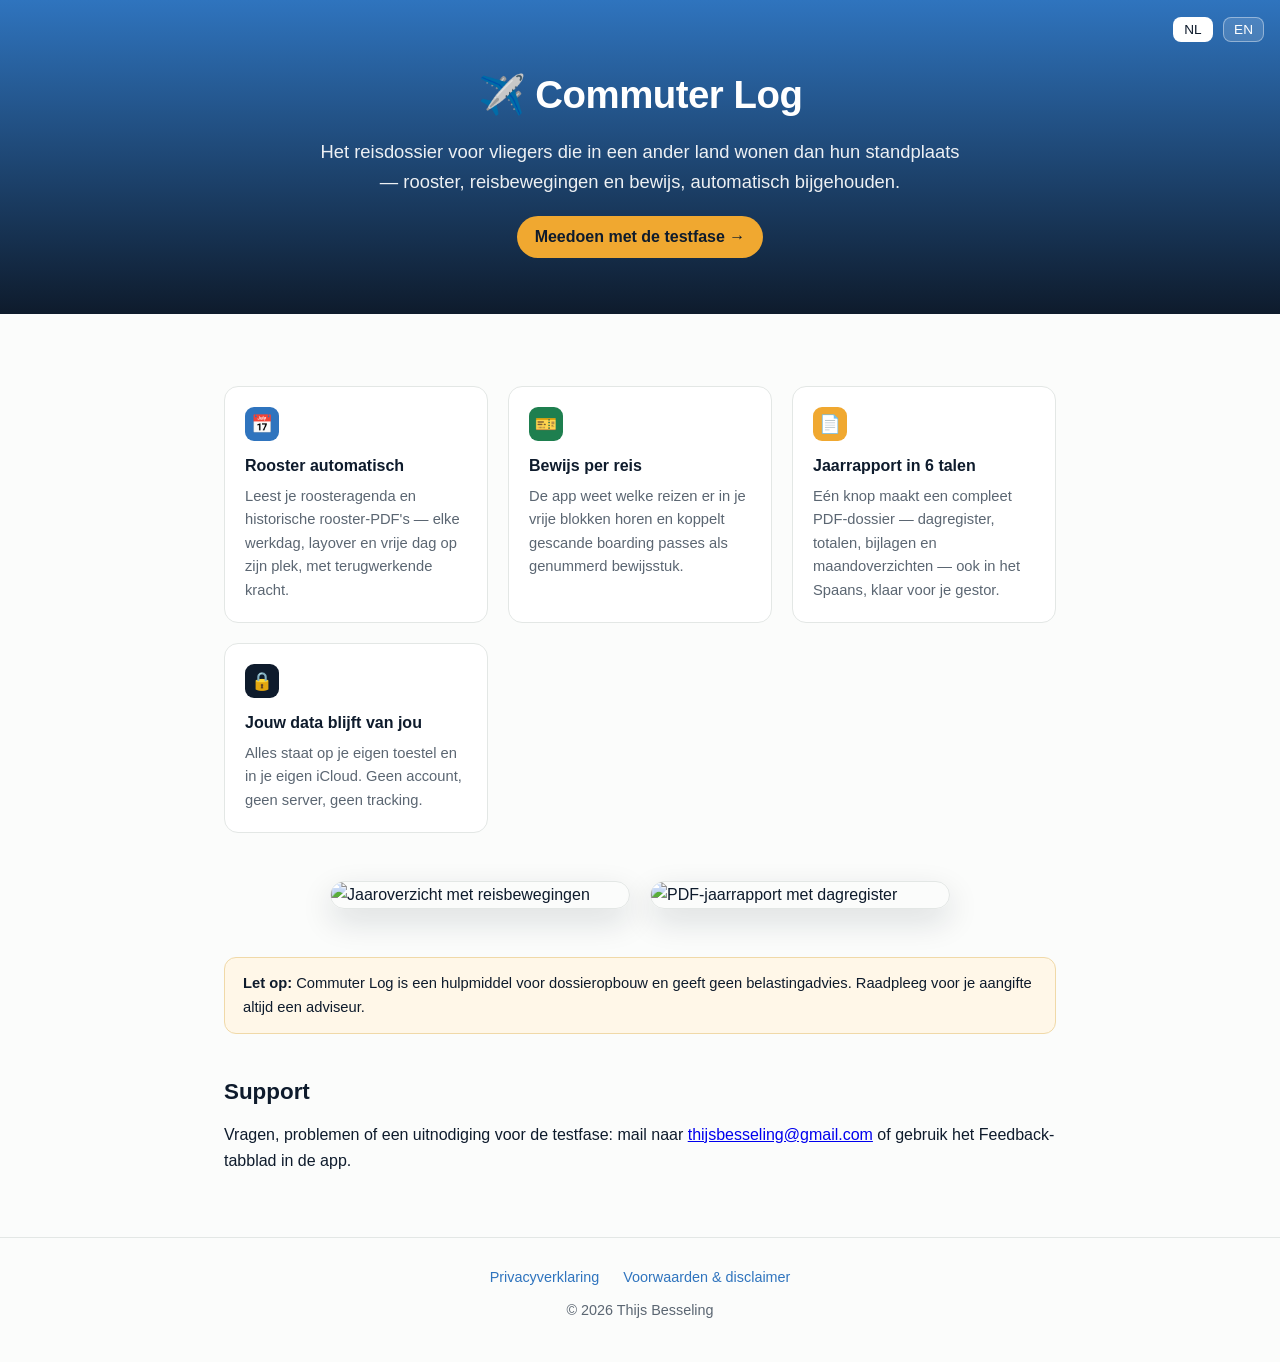
==== index.html @ 58c61c7f "Add files via upload" ====
<!DOCTYPE html>
<html lang="nl">
<head>
    <meta charset="utf-8">
    <meta name="viewport" content="width=device-width, initial-scale=1">
    <title>Commuter Log — reisdossier voor pendelende vliegers</title>
    <meta name="description" content="Commuter Log bouwt automatisch een fiscaal bewijsdossier voor vliegend personeel dat in een ander land woont dan hun standplaats.">
    <link rel="stylesheet" href="style.css">
</head>
<body>
<header class="hero" style="position: relative;">
    <div class="lang-toggle">
        <button id="btn-nl" class="active" onclick="setLang('nl')">NL</button>
        <button id="btn-en" onclick="setLang('en')">EN</button>
    </div>
    <h1>✈️ Commuter Log</h1>
    <p class="tagline" data-lang="nl">Het reisdossier voor vliegers die in een ander land wonen dan hun standplaats — rooster, reisbewegingen en bewijs, automatisch bijgehouden.</p>
    <p class="tagline" data-lang="en" hidden>The travel log for pilots and cabin crew living in a different country than their base — roster, travel movements and evidence, kept automatically.</p>
    <a class="beta" href="mailto:thijsbesseling@gmail.com?subject=TestFlight%20Commuter%20Log" data-lang="nl">Meedoen met de testfase →</a>
    <a class="beta" href="mailto:thijsbesseling@gmail.com?subject=TestFlight%20Commuter%20Log" data-lang="en" hidden>Join the beta →</a>
</header>

<main>
    <div class="features">
        <div class="feature">
            <div class="dot" style="background: var(--blue);">📅</div>
            <h3 data-lang="nl">Rooster automatisch</h3>
            <h3 data-lang="en" hidden>Roster, automatically</h3>
            <p data-lang="nl">Leest je roosteragenda en historische rooster-PDF's — elke werkdag, layover en vrije dag op zijn plek, met terugwerkende kracht.</p>
            <p data-lang="en" hidden>Reads your roster calendar and historical roster PDFs — every duty day, layover and day off in place, retroactively.</p>
        </div>
        <div class="feature">
            <div class="dot" style="background: var(--green);">🎫</div>
            <h3 data-lang="nl">Bewijs per reis</h3>
            <h3 data-lang="en" hidden>Evidence per trip</h3>
            <p data-lang="nl">De app weet welke reizen er in je vrije blokken horen en koppelt gescande boarding passes als genummerd bewijsstuk.</p>
            <p data-lang="en" hidden>The app knows which trips belong in your free blocks and attaches scanned boarding passes as numbered evidence.</p>
        </div>
        <div class="feature">
            <div class="dot" style="background: var(--amber);">📄</div>
            <h3 data-lang="nl">Jaarrapport in 6 talen</h3>
            <h3 data-lang="en" hidden>Annual report in 6 languages</h3>
            <p data-lang="nl">Eén knop maakt een compleet PDF-dossier — dagregister, totalen, bijlagen en maandoverzichten — ook in het Spaans, klaar voor je gestor.</p>
            <p data-lang="en" hidden>One tap produces a complete PDF file — day register, totals, attachments and monthly overviews — including Spanish, ready for your tax adviser.</p>
        </div>
        <div class="feature">
            <div class="dot" style="background: var(--ink);">🔒</div>
            <h3 data-lang="nl">Jouw data blijft van jou</h3>
            <h3 data-lang="en" hidden>Your data stays yours</h3>
            <p data-lang="nl">Alles staat op je eigen toestel en in je eigen iCloud. Geen account, geen server, geen tracking.</p>
            <p data-lang="en" hidden>Everything lives on your own device and in your own iCloud. No account, no server, no tracking.</p>
        </div>
    </div>

    <div class="screens">
        <img src="img/pitch-jaar.png" alt="Jaaroverzicht met reisbewegingen">
        <img src="img/pitch-rapport.png" alt="PDF-jaarrapport met dagregister">
    </div>

    <div class="notice">
        <span data-lang="nl"><strong>Let op:</strong> Commuter Log is een hulpmiddel voor dossieropbouw en geeft geen belastingadvies. Raadpleeg voor je aangifte altijd een adviseur.</span>
        <span data-lang="en" hidden><strong>Note:</strong> Commuter Log is a record-keeping tool and provides no tax advice. Always consult an adviser before filing.</span>
    </div>

    <h2 data-lang="nl">Support</h2>
    <h2 data-lang="en" hidden>Support</h2>
    <p data-lang="nl">Vragen, problemen of een uitnodiging voor de testfase: mail naar <a href="mailto:thijsbesseling@gmail.com">thijsbesseling@gmail.com</a> of gebruik het Feedback-tabblad in de app.</p>
    <p data-lang="en" hidden>Questions, issues or a beta invite: e-mail <a href="mailto:thijsbesseling@gmail.com">thijsbesseling@gmail.com</a> or use the Feedback tab inside the app.</p>
</main>

<footer>
    <a href="privacy.html" data-lang="nl">Privacyverklaring</a>
    <a href="privacy.html" data-lang="en" hidden>Privacy statement</a>
    <a href="voorwaarden.html" data-lang="nl">Voorwaarden &amp; disclaimer</a>
    <a href="voorwaarden.html" data-lang="en" hidden>Terms &amp; disclaimer</a>
    <div style="margin-top: 10px;">© 2026 Thijs Besseling</div>
</footer>

<script src="lang.js"></script>
</body>
</html>
---- style.css ----
/* Commuter Log — site-stijl, palet uit het app-icoon */
:root {
    --ink: #0E1B2C;
    --blue: #2F74BE;
    --green: #1E7F4F;
    --amber: #F0A830;
    --paper: #FBFCFB;
    --mute: #5B6672;
}
* { margin: 0; padding: 0; box-sizing: border-box; }
body {
    font-family: -apple-system, BlinkMacSystemFont, "Segoe UI", Roboto, sans-serif;
    color: var(--ink);
    background: var(--paper);
    line-height: 1.6;
}
.hero {
    background: linear-gradient(180deg, var(--blue) 0%, var(--ink) 100%);
    color: #fff;
    padding: 64px 24px 56px;
    text-align: center;
}
.hero h1 { font-size: 2.4rem; letter-spacing: -0.5px; }
.hero .tagline { font-size: 1.15rem; opacity: 0.92; max-width: 640px; margin: 12px auto 0; }
.hero .beta {
    display: inline-block; margin-top: 20px; padding: 8px 18px;
    background: var(--amber); color: var(--ink); border-radius: 999px;
    font-weight: 600; text-decoration: none;
}
.lang-toggle { position: absolute; top: 16px; right: 16px; }
.lang-toggle button {
    background: rgba(255,255,255,0.15); color: #fff; border: 1px solid rgba(255,255,255,0.4);
    border-radius: 8px; padding: 4px 10px; margin-left: 6px; cursor: pointer; font-size: 0.85rem;
}
.lang-toggle button.active { background: #fff; color: var(--ink); }
main { max-width: 880px; margin: 0 auto; padding: 40px 24px 64px; }
.features { display: grid; grid-template-columns: repeat(auto-fit, minmax(240px, 1fr)); gap: 20px; margin: 32px 0 48px; }
.feature {
    background: #fff; border: 1px solid #e3e7e5; border-radius: 14px; padding: 20px;
}
.feature h3 { font-size: 1rem; margin-bottom: 6px; }
.feature p { font-size: 0.92rem; color: var(--mute); }
.feature .dot { width: 34px; height: 34px; border-radius: 9px; display: flex; align-items: center;
    justify-content: center; font-size: 1.1rem; margin-bottom: 12px; color: #fff; }
.screens { display: flex; gap: 20px; justify-content: center; flex-wrap: wrap; margin: 24px 0 48px; }
.screens img {
    max-width: 300px; width: 100%; border-radius: 18px;
    border: 1px solid #e3e7e5; box-shadow: 0 12px 32px rgba(14,27,44,0.14);
}
h2 { font-size: 1.4rem; margin: 40px 0 12px; }
.legal h2 { font-size: 1.15rem; margin: 28px 0 8px; }
.legal p { margin-bottom: 12px; color: #26313d; }
.notice {
    background: #fff7e8; border: 1px solid #f0d9a8; border-radius: 12px;
    padding: 14px 18px; font-size: 0.92rem; margin: 24px 0;
}
footer {
    border-top: 1px solid #e3e7e5; padding: 28px 24px 40px; text-align: center;
    font-size: 0.9rem; color: var(--mute);
}
footer a { color: var(--blue); text-decoration: none; margin: 0 10px; }
a.back { display: inline-block; margin-bottom: 20px; color: var(--blue); text-decoration: none; }
[hidden] { display: none !important; }
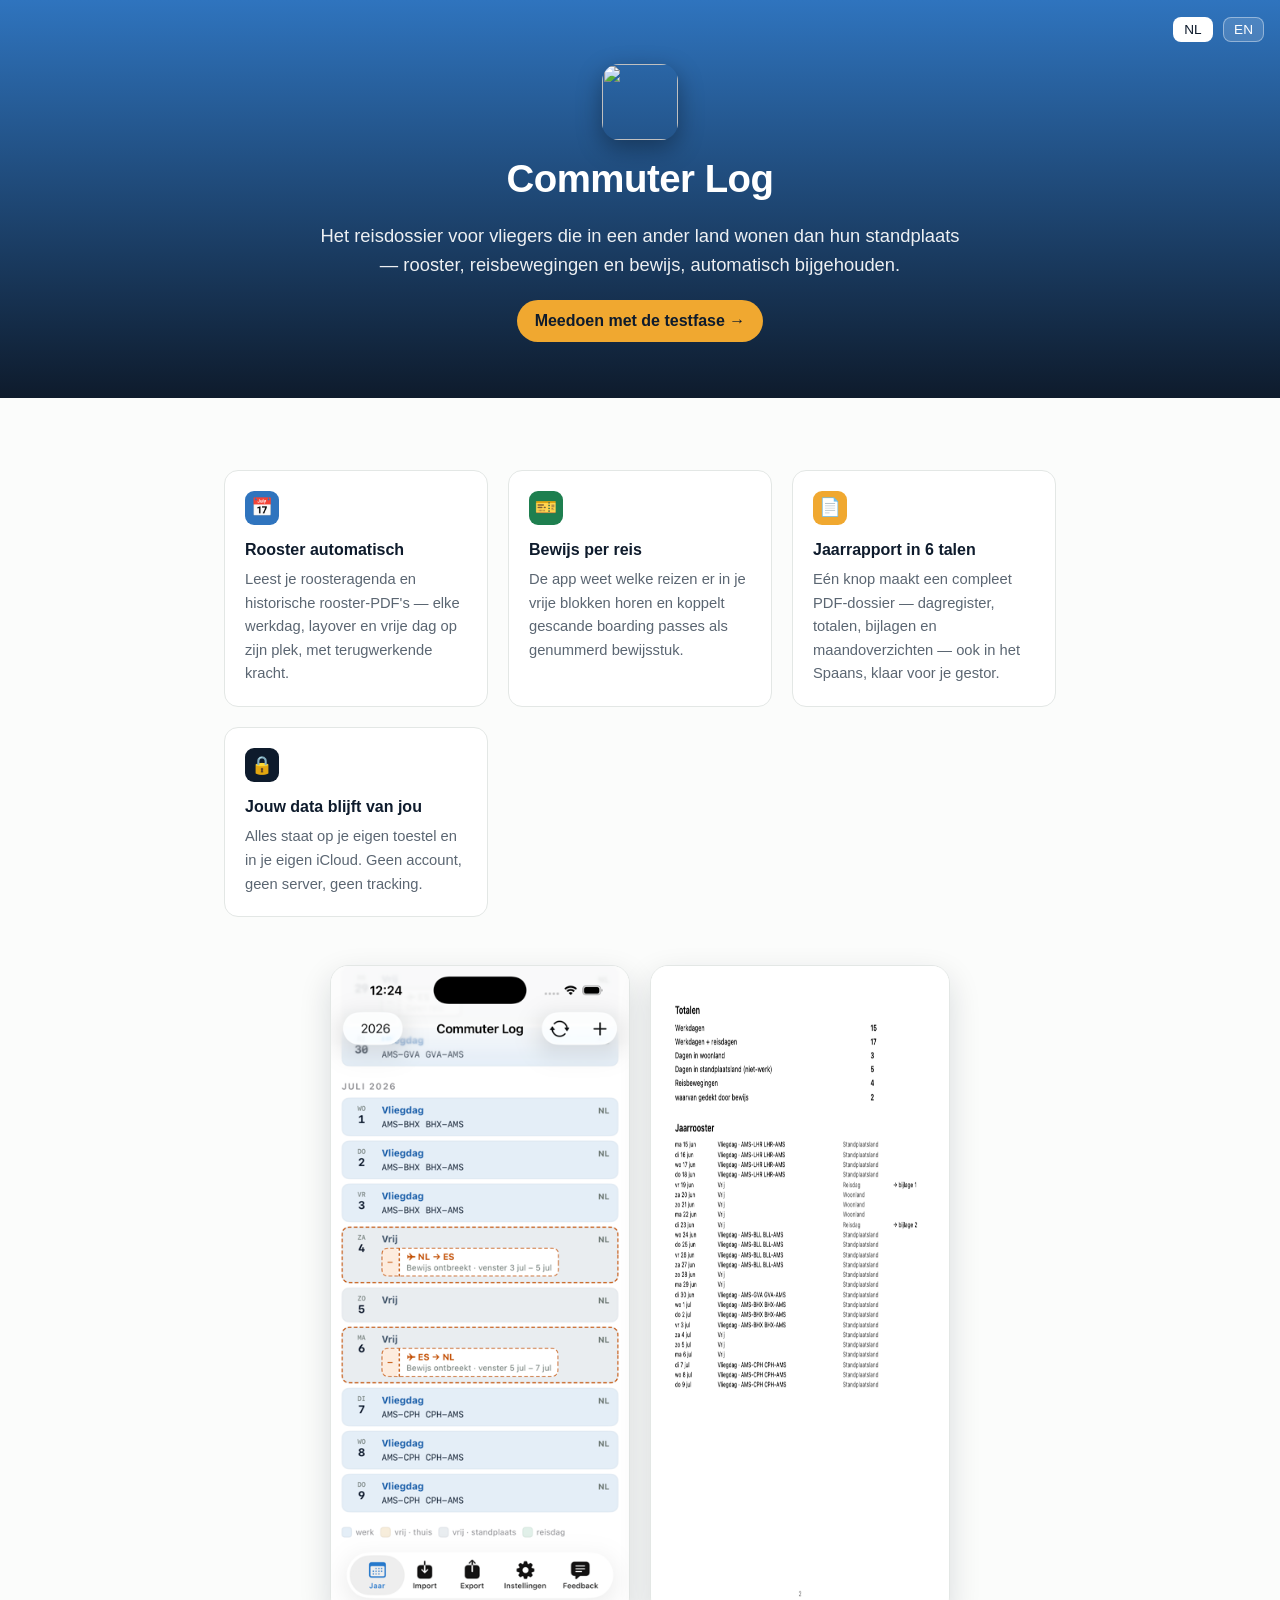
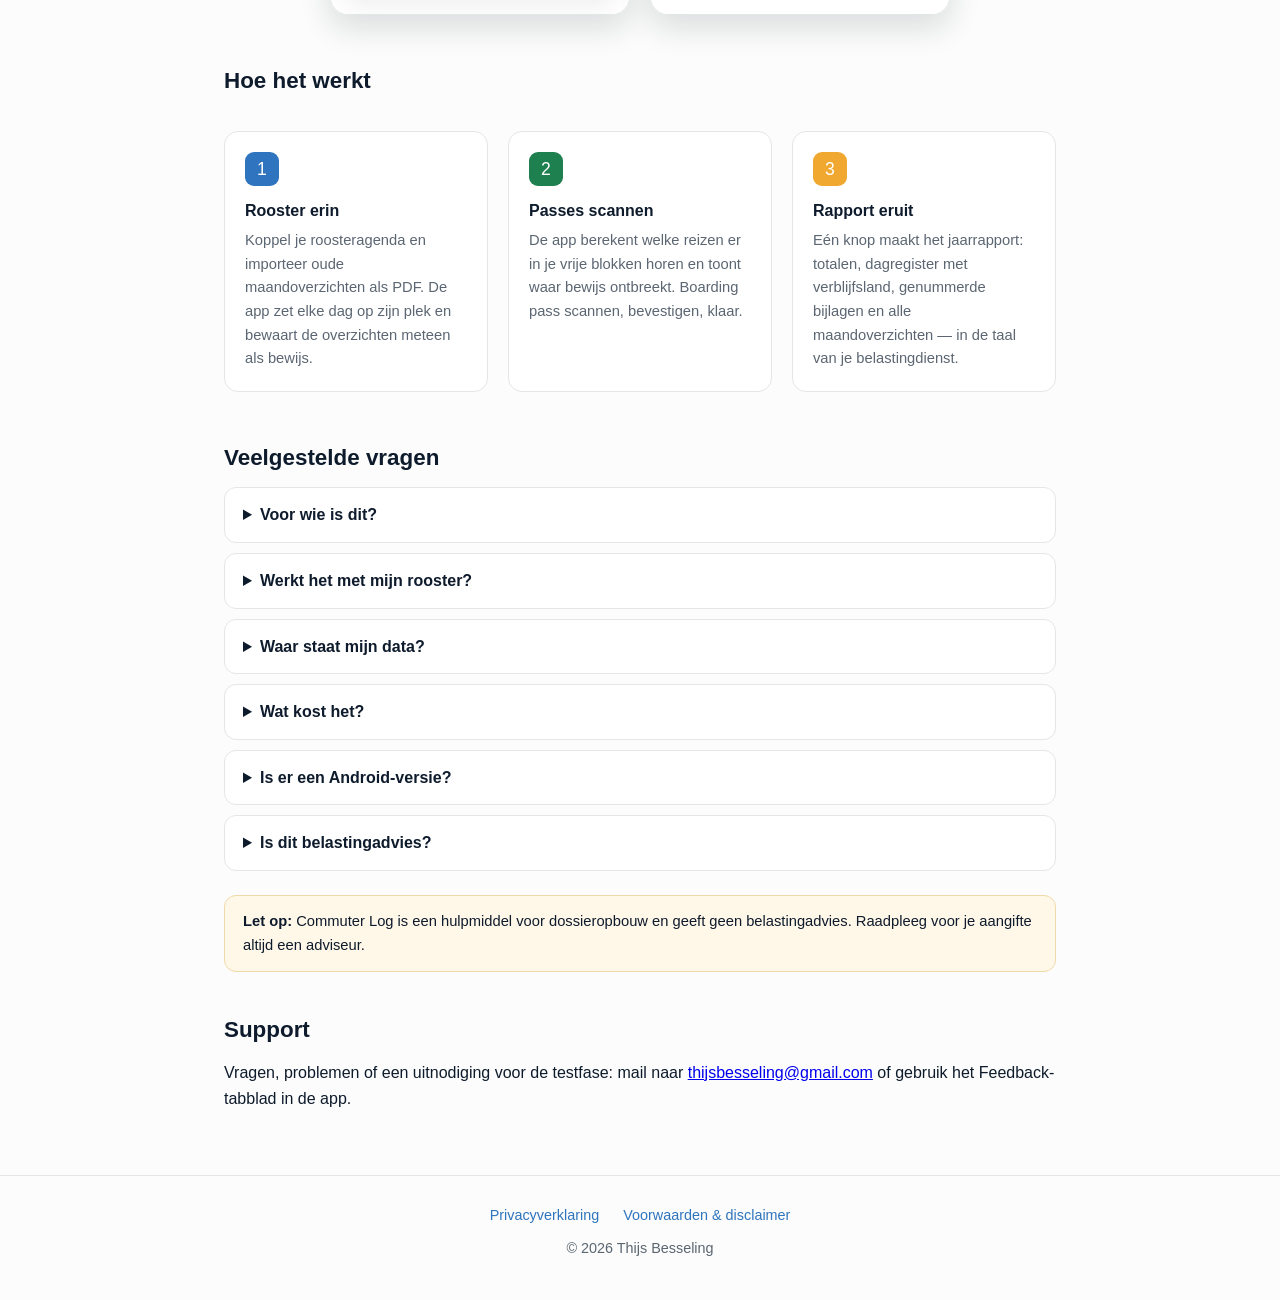
==== commit 5a93cf6b: "Add files via upload" ====
--- a/index.html
+++ b/index.html
@@ -4,7 +4,15 @@
     <meta charset="utf-8">
     <meta name="viewport" content="width=device-width, initial-scale=1">
     <title>Commuter Log — reisdossier voor pendelende vliegers</title>
-    <meta name="description" content="Commuter Log bouwt automatisch een fiscaal bewijsdossier voor vliegend personeel dat in een ander land woont dan hun standplaats.">
+    <meta name="description" content="Commuter Log bouwt automatisch een fiscaal bewijsdossier voor vliegend personeel dat in een ander land woont dan hun standplaats: rooster, reisbewegingen, boarding passes en een jaarrapport in 6 talen.">
+    <link rel="canonical" href="https://commuterlog.app/">
+    <meta property="og:type" content="website">
+    <meta property="og:title" content="Commuter Log — reisdossier voor pendelende vliegers">
+    <meta property="og:description" content="Rooster, reisbewegingen en bewijs, automatisch bijgehouden. Jaarrapport in 6 talen, alles in je eigen iCloud.">
+    <meta property="og:url" content="https://commuterlog.app/">
+    <meta property="og:image" content="https://commuterlog.app/img/appicon.png">
+    <link rel="icon" type="image/png" href="img/favicon.png">
+    <link rel="apple-touch-icon" href="img/apple-touch-icon.png">
     <link rel="stylesheet" href="style.css">
 </head>
 <body>
@@ -13,7 +21,8 @@
         <button id="btn-nl" class="active" onclick="setLang('nl')">NL</button>
         <button id="btn-en" onclick="setLang('en')">EN</button>
     </div>
-    <h1>✈️ Commuter Log</h1>
+    <img src="img/appicon.png" alt="" width="76" height="76" style="border-radius: 17px; box-shadow: 0 8px 24px rgba(0,0,0,0.35);">
+    <h1>Commuter Log</h1>
     <p class="tagline" data-lang="nl">Het reisdossier voor vliegers die in een ander land wonen dan hun standplaats — rooster, reisbewegingen en bewijs, automatisch bijgehouden.</p>
     <p class="tagline" data-lang="en" hidden>The travel log for pilots and cabin crew living in a different country than their base — roster, travel movements and evidence, kept automatically.</p>
     <a class="beta" href="mailto:thijsbesseling@gmail.com?subject=TestFlight%20Commuter%20Log" data-lang="nl">Meedoen met de testfase →</a>
@@ -57,6 +66,67 @@
         <img src="img/pitch-rapport.png" alt="PDF-jaarrapport met dagregister">
     </div>
 
+    <h2 data-lang="nl">Hoe het werkt</h2>
+    <h2 data-lang="en" hidden>How it works</h2>
+    <div class="features">
+        <div class="feature">
+            <div class="dot" style="background: var(--blue);">1</div>
+            <h3 data-lang="nl">Rooster erin</h3>
+            <h3 data-lang="en" hidden>Roster in</h3>
+            <p data-lang="nl">Koppel je roosteragenda en importeer oude maandoverzichten als PDF. De app zet elke dag op zijn plek en bewaart de overzichten meteen als bewijs.</p>
+            <p data-lang="en" hidden>Link your roster calendar and import old monthly overview PDFs. The app files every day and stores the overviews as evidence.</p>
+        </div>
+        <div class="feature">
+            <div class="dot" style="background: var(--green);">2</div>
+            <h3 data-lang="nl">Passes scannen</h3>
+            <h3 data-lang="en" hidden>Scan passes</h3>
+            <p data-lang="nl">De app berekent welke reizen er in je vrije blokken horen en toont waar bewijs ontbreekt. Boarding pass scannen, bevestigen, klaar.</p>
+            <p data-lang="en" hidden>The app works out which trips belong in your free blocks and shows where evidence is missing. Scan the boarding pass, confirm, done.</p>
+        </div>
+        <div class="feature">
+            <div class="dot" style="background: var(--amber);">3</div>
+            <h3 data-lang="nl">Rapport eruit</h3>
+            <h3 data-lang="en" hidden>Report out</h3>
+            <p data-lang="nl">Eén knop maakt het jaarrapport: totalen, dagregister met verblijfsland, genummerde bijlagen en alle maandoverzichten — in de taal van je belastingdienst.</p>
+            <p data-lang="en" hidden>One tap builds the annual report: totals, a day register with country of stay, numbered attachments and all monthly overviews — in your tax authority's language.</p>
+        </div>
+    </div>
+
+    <h2 data-lang="nl">Veelgestelde vragen</h2>
+    <h2 data-lang="en" hidden>Frequently asked questions</h2>
+    <div class="faq">
+        <details>
+            <summary><span data-lang="nl">Voor wie is dit?</span><span data-lang="en" hidden>Who is this for?</span></summary>
+            <p data-lang="nl">Voor vliegend personeel dat in een ander land woont dan waar de standplaats is en voor de belasting moet aantonen welke dagen waar zijn doorgebracht — bijvoorbeeld in Spanje wonend met standplaats Amsterdam. Woonland, standplaats en thuisluchthavens zijn vrij instelbaar.</p>
+            <p data-lang="en" hidden>For flight crew living in a different country than their base who need to prove to a tax authority which days were spent where — for example living in Spain with an Amsterdam base. Home country, base and home airports are fully configurable.</p>
+        </details>
+        <details>
+            <summary><span data-lang="nl">Werkt het met mijn rooster?</span><span data-lang="en" hidden>Does it work with my roster?</span></summary>
+            <p data-lang="nl">De app leest roosteragenda's (zoals klc-rooster.nl of een rooster in je Google-agenda) en drie rooster-PDF-formaten van KLM/KLC. Ander formaat? Stuur een voorbeeld, dan wordt het toegevoegd.</p>
+            <p data-lang="en" hidden>The app reads roster calendars (such as klc-rooster.nl or a roster in your Google calendar) and three KLM/KLC roster PDF formats. Different format? Send an example and it will be added.</p>
+        </details>
+        <details>
+            <summary><span data-lang="nl">Waar staat mijn data?</span><span data-lang="en" hidden>Where is my data?</span></summary>
+            <p data-lang="nl">Op je eigen iPhone/iPad en in je eigen iCloud. Er is geen account en geen server van de app; de ontwikkelaar kan niet bij je dossier. Zie de <a href="privacy.html">privacyverklaring</a>.</p>
+            <p data-lang="en" hidden>On your own iPhone/iPad and in your own iCloud. There is no account and no app server; the developer cannot access your records. See the <a href="privacy.html">privacy statement</a>.</p>
+        </details>
+        <details>
+            <summary><span data-lang="nl">Wat kost het?</span><span data-lang="en" hidden>What does it cost?</span></summary>
+            <p data-lang="nl">Tijdens de testfase is de app gratis via TestFlight. Over een eventueel prijsmodel daarna beslissen de testers mee.</p>
+            <p data-lang="en" hidden>During the test phase the app is free through TestFlight. Any future pricing will be decided together with the testers.</p>
+        </details>
+        <details>
+            <summary><span data-lang="nl">Is er een Android-versie?</span><span data-lang="en" hidden>Is there an Android version?</span></summary>
+            <p data-lang="nl">Nee, de app is er voor iPhone en iPad. Een KLM/KLC-crew-iPad werkt prima.</p>
+            <p data-lang="en" hidden>No, the app is for iPhone and iPad. A company crew iPad works fine.</p>
+        </details>
+        <details>
+            <summary><span data-lang="nl">Is dit belastingadvies?</span><span data-lang="en" hidden>Is this tax advice?</span></summary>
+            <p data-lang="nl">Nee. Commuter Log bouwt het dossier; wat je ermee claimt bespreek je met je belastingadviseur of gestor. Zie de <a href="voorwaarden.html">voorwaarden</a>.</p>
+            <p data-lang="en" hidden>No. Commuter Log builds the records; what you claim with them is between you and your tax adviser. See the <a href="voorwaarden.html">terms</a>.</p>
+        </details>
+    </div>
+
     <div class="notice">
         <span data-lang="nl"><strong>Let op:</strong> Commuter Log is een hulpmiddel voor dossieropbouw en geeft geen belastingadvies. Raadpleeg voor je aangifte altijd een adviseur.</span>
         <span data-lang="en" hidden><strong>Note:</strong> Commuter Log is a record-keeping tool and provides no tax advice. Always consult an adviser before filing.</span>
--- a/style.css
+++ b/style.css
@@ -54,6 +54,12 @@
     background: #fff7e8; border: 1px solid #f0d9a8; border-radius: 12px;
     padding: 14px 18px; font-size: 0.92rem; margin: 24px 0;
 }
+.faq details {
+    background: #fff; border: 1px solid #e3e7e5; border-radius: 12px;
+    padding: 14px 18px; margin-bottom: 10px;
+}
+.faq summary { font-weight: 600; cursor: pointer; }
+.faq details p { margin-top: 10px; color: #26313d; font-size: 0.95rem; }
 footer {
     border-top: 1px solid #e3e7e5; padding: 28px 24px 40px; text-align: center;
     font-size: 0.9rem; color: var(--mute);
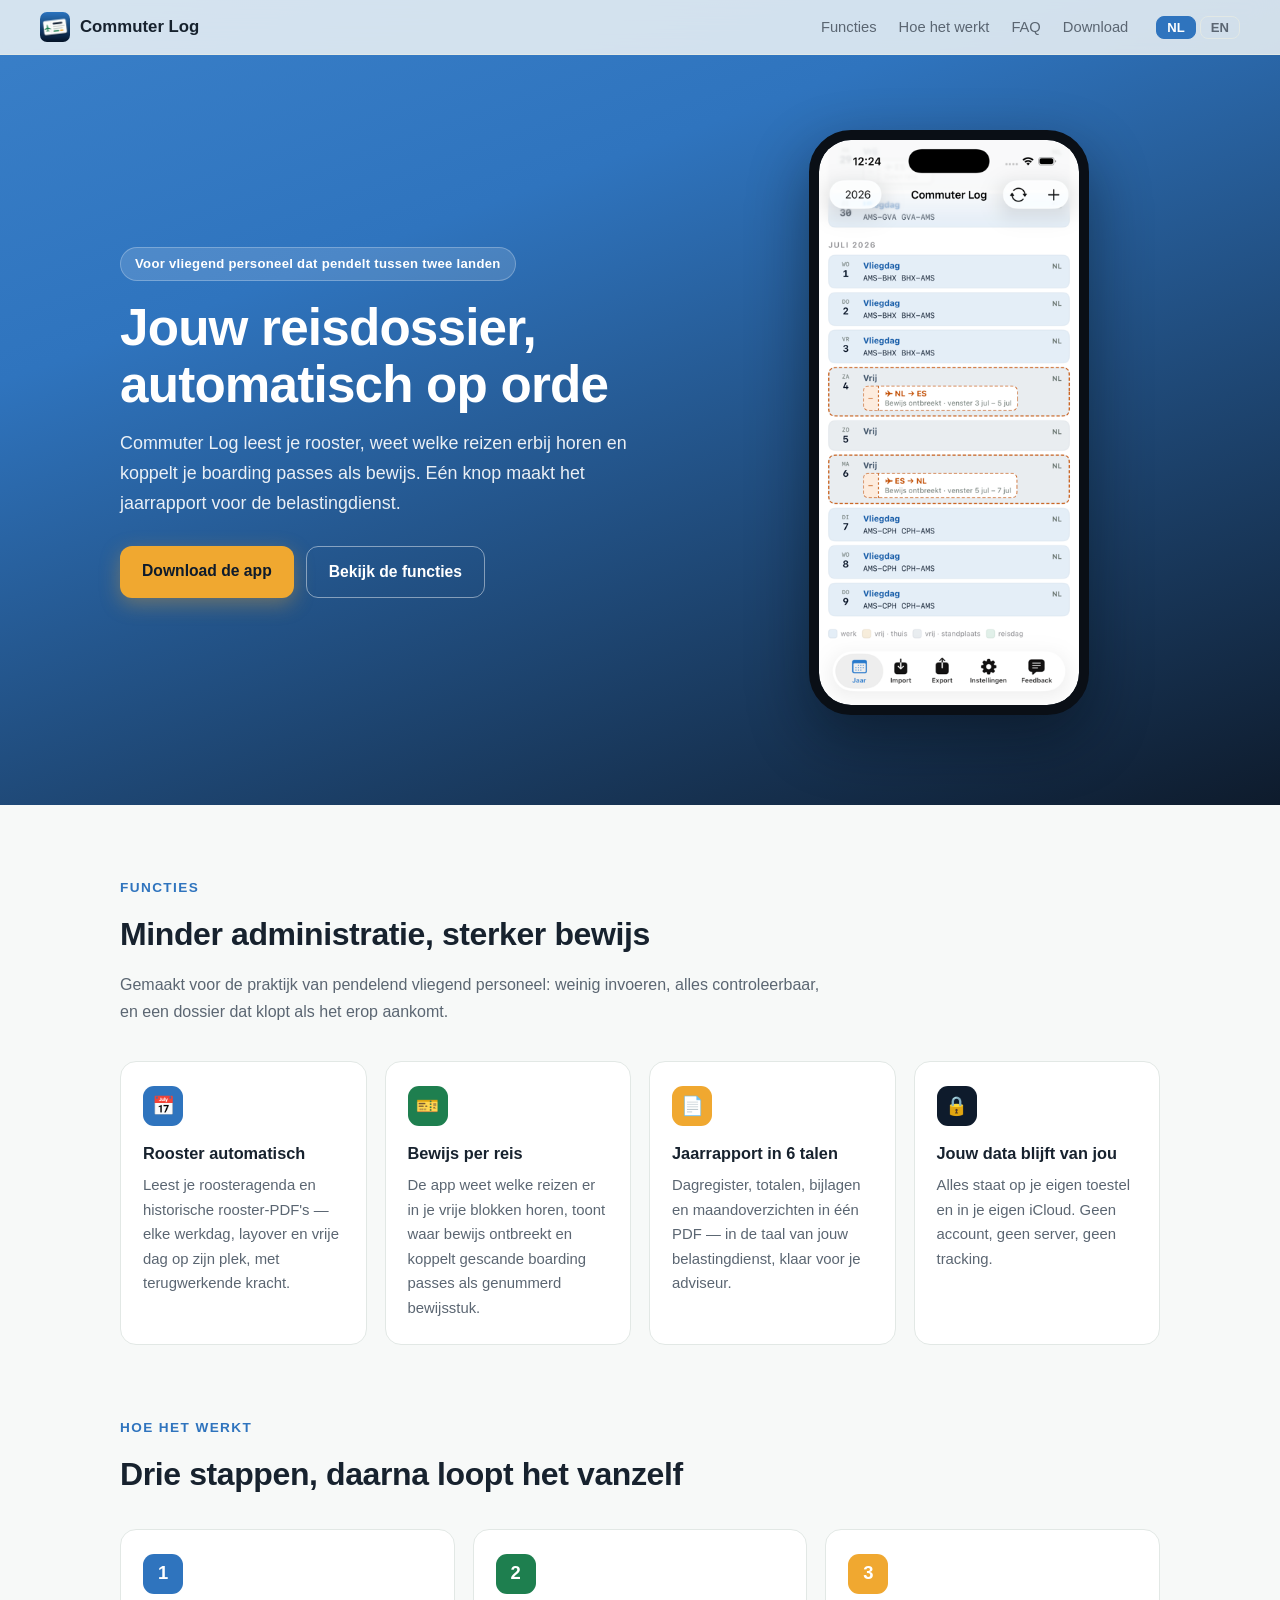
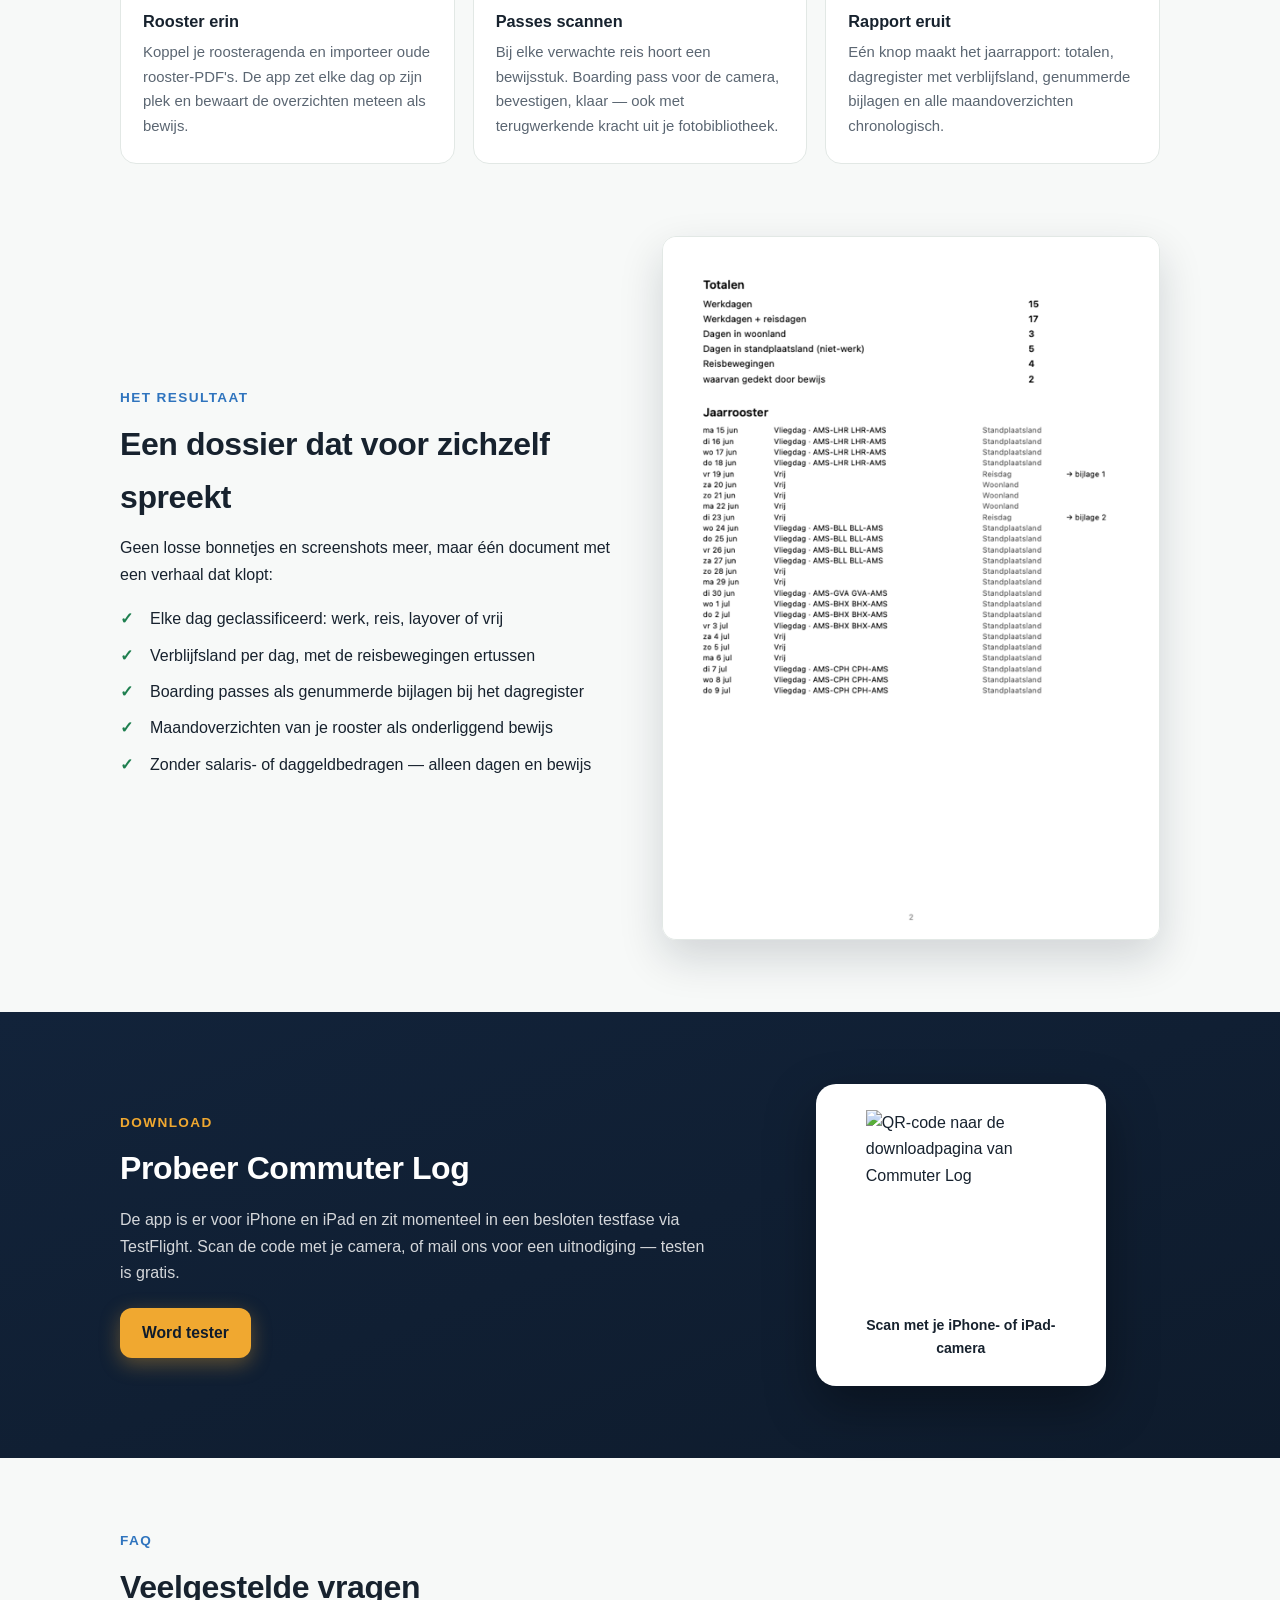
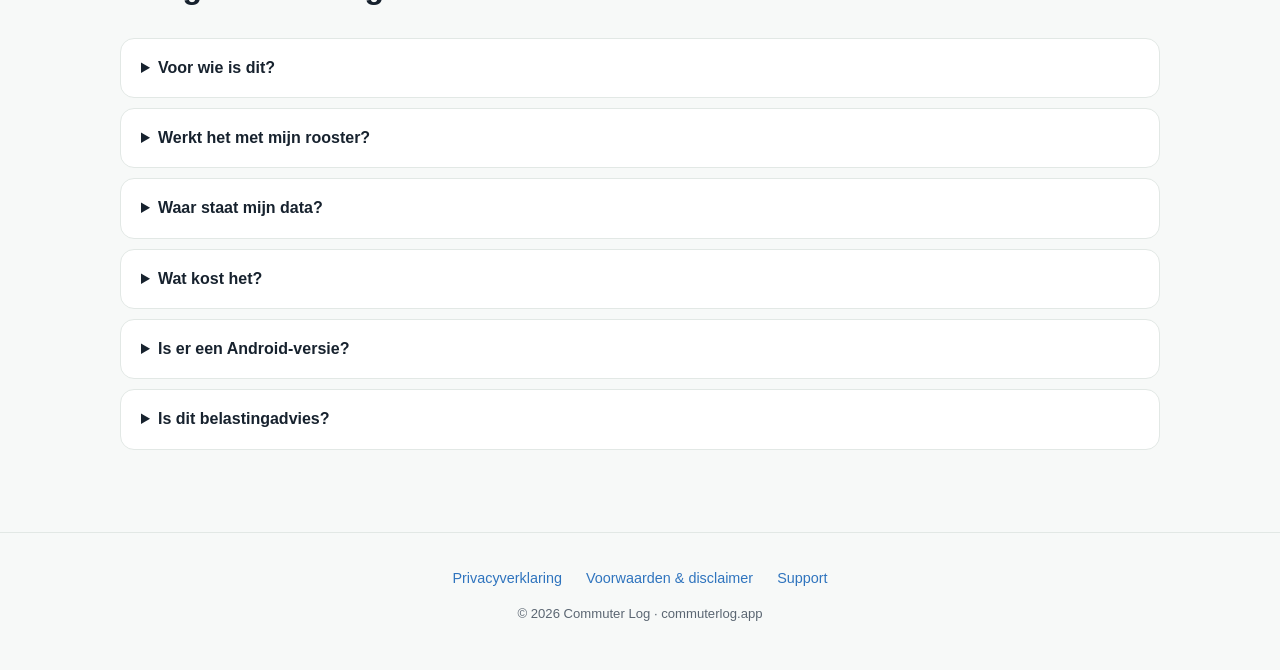
==== commit 19d7d27b: "Add files via upload" ====
--- a/index.html
+++ b/index.html
@@ -3,11 +3,11 @@
 <head>
     <meta charset="utf-8">
     <meta name="viewport" content="width=device-width, initial-scale=1">
-    <title>Commuter Log — reisdossier voor pendelende vliegers</title>
+    <title>Commuter Log — reisdossier voor pendelend vliegend personeel</title>
     <meta name="description" content="Commuter Log bouwt automatisch een fiscaal bewijsdossier voor vliegend personeel dat in een ander land woont dan hun standplaats: rooster, reisbewegingen, boarding passes en een jaarrapport in 6 talen.">
     <link rel="canonical" href="https://commuterlog.app/">
     <meta property="og:type" content="website">
-    <meta property="og:title" content="Commuter Log — reisdossier voor pendelende vliegers">
+    <meta property="og:title" content="Commuter Log — reisdossier voor pendelend vliegend personeel">
     <meta property="og:description" content="Rooster, reisbewegingen en bewijs, automatisch bijgehouden. Jaarrapport in 6 talen, alles in je eigen iCloud.">
     <meta property="og:url" content="https://commuterlog.app/">
     <meta property="og:image" content="https://commuterlog.app/img/appicon.png">
@@ -16,134 +16,217 @@
     <link rel="stylesheet" href="style.css">
 </head>
 <body>
-<header class="hero" style="position: relative;">
+
+<nav>
+    <a class="brand" href="#top">
+        <img src="img/appicon.png" alt="">
+        <span>Commuter Log</span>
+    </a>
+    <div class="nav-links">
+        <a href="#functies"><span data-lang="nl">Functies</span><span data-lang="en" hidden>Features</span></a>
+        <a href="#werkwijze"><span data-lang="nl">Hoe het werkt</span><span data-lang="en" hidden>How it works</span></a>
+        <a href="#faq">FAQ</a>
+        <a href="#download">Download</a>
+    </div>
     <div class="lang-toggle">
         <button id="btn-nl" class="active" onclick="setLang('nl')">NL</button>
         <button id="btn-en" onclick="setLang('en')">EN</button>
     </div>
-    <img src="img/appicon.png" alt="" width="76" height="76" style="border-radius: 17px; box-shadow: 0 8px 24px rgba(0,0,0,0.35);">
-    <h1>Commuter Log</h1>
-    <p class="tagline" data-lang="nl">Het reisdossier voor vliegers die in een ander land wonen dan hun standplaats — rooster, reisbewegingen en bewijs, automatisch bijgehouden.</p>
-    <p class="tagline" data-lang="en" hidden>The travel log for pilots and cabin crew living in a different country than their base — roster, travel movements and evidence, kept automatically.</p>
-    <a class="beta" href="mailto:thijsbesseling@gmail.com?subject=TestFlight%20Commuter%20Log" data-lang="nl">Meedoen met de testfase →</a>
-    <a class="beta" href="mailto:thijsbesseling@gmail.com?subject=TestFlight%20Commuter%20Log" data-lang="en" hidden>Join the beta →</a>
+</nav>
+
+<header class="hero" id="top">
+    <div class="hero-inner">
+        <div>
+            <span class="badge" data-lang="nl">Voor vliegend personeel dat pendelt tussen twee landen</span>
+            <span class="badge" data-lang="en" hidden>For flight crew commuting between two countries</span>
+            <h1 data-lang="nl">Jouw reisdossier, automatisch op orde</h1>
+            <h1 data-lang="en" hidden>Your travel records, automatically in order</h1>
+            <p class="tagline" data-lang="nl">Commuter Log leest je rooster, weet welke reizen erbij horen en koppelt je boarding passes als bewijs. Eén knop maakt het jaarrapport voor de belastingdienst.</p>
+            <p class="tagline" data-lang="en" hidden>Commuter Log reads your roster, knows which trips belong to it and attaches your boarding passes as evidence. One tap builds the annual report for the tax authority.</p>
+            <div class="cta-row">
+                <a class="btn btn-primary" href="#download">
+                    <span data-lang="nl">Download de app</span><span data-lang="en" hidden>Get the app</span>
+                </a>
+                <a class="btn btn-ghost" href="#functies">
+                    <span data-lang="nl">Bekijk de functies</span><span data-lang="en" hidden>See the features</span>
+                </a>
+            </div>
+        </div>
+        <div class="phone">
+            <img src="img/pitch-jaar.png" alt="Jaaroverzicht met reisbewegingen in Commuter Log">
+        </div>
+    </div>
 </header>
 
-<main>
-    <div class="features">
-        <div class="feature">
-            <div class="dot" style="background: var(--blue);">📅</div>
-            <h3 data-lang="nl">Rooster automatisch</h3>
-            <h3 data-lang="en" hidden>Roster, automatically</h3>
-            <p data-lang="nl">Leest je roosteragenda en historische rooster-PDF's — elke werkdag, layover en vrije dag op zijn plek, met terugwerkende kracht.</p>
-            <p data-lang="en" hidden>Reads your roster calendar and historical roster PDFs — every duty day, layover and day off in place, retroactively.</p>
-        </div>
-        <div class="feature">
-            <div class="dot" style="background: var(--green);">🎫</div>
-            <h3 data-lang="nl">Bewijs per reis</h3>
-            <h3 data-lang="en" hidden>Evidence per trip</h3>
-            <p data-lang="nl">De app weet welke reizen er in je vrije blokken horen en koppelt gescande boarding passes als genummerd bewijsstuk.</p>
-            <p data-lang="en" hidden>The app knows which trips belong in your free blocks and attaches scanned boarding passes as numbered evidence.</p>
-        </div>
-        <div class="feature">
-            <div class="dot" style="background: var(--amber);">📄</div>
-            <h3 data-lang="nl">Jaarrapport in 6 talen</h3>
-            <h3 data-lang="en" hidden>Annual report in 6 languages</h3>
-            <p data-lang="nl">Eén knop maakt een compleet PDF-dossier — dagregister, totalen, bijlagen en maandoverzichten — ook in het Spaans, klaar voor je gestor.</p>
-            <p data-lang="en" hidden>One tap produces a complete PDF file — day register, totals, attachments and monthly overviews — including Spanish, ready for your tax adviser.</p>
-        </div>
-        <div class="feature">
-            <div class="dot" style="background: var(--ink);">🔒</div>
-            <h3 data-lang="nl">Jouw data blijft van jou</h3>
-            <h3 data-lang="en" hidden>Your data stays yours</h3>
-            <p data-lang="nl">Alles staat op je eigen toestel en in je eigen iCloud. Geen account, geen server, geen tracking.</p>
-            <p data-lang="en" hidden>Everything lives on your own device and in your own iCloud. No account, no server, no tracking.</p>
-        </div>
-    </div>
-
-    <div class="screens">
-        <img src="img/pitch-jaar.png" alt="Jaaroverzicht met reisbewegingen">
-        <img src="img/pitch-rapport.png" alt="PDF-jaarrapport met dagregister">
-    </div>
-
-    <h2 data-lang="nl">Hoe het werkt</h2>
-    <h2 data-lang="en" hidden>How it works</h2>
-    <div class="features">
-        <div class="feature">
-            <div class="dot" style="background: var(--blue);">1</div>
-            <h3 data-lang="nl">Rooster erin</h3>
-            <h3 data-lang="en" hidden>Roster in</h3>
-            <p data-lang="nl">Koppel je roosteragenda en importeer oude maandoverzichten als PDF. De app zet elke dag op zijn plek en bewaart de overzichten meteen als bewijs.</p>
-            <p data-lang="en" hidden>Link your roster calendar and import old monthly overview PDFs. The app files every day and stores the overviews as evidence.</p>
-        </div>
-        <div class="feature">
-            <div class="dot" style="background: var(--green);">2</div>
-            <h3 data-lang="nl">Passes scannen</h3>
-            <h3 data-lang="en" hidden>Scan passes</h3>
-            <p data-lang="nl">De app berekent welke reizen er in je vrije blokken horen en toont waar bewijs ontbreekt. Boarding pass scannen, bevestigen, klaar.</p>
-            <p data-lang="en" hidden>The app works out which trips belong in your free blocks and shows where evidence is missing. Scan the boarding pass, confirm, done.</p>
-        </div>
-        <div class="feature">
-            <div class="dot" style="background: var(--amber);">3</div>
-            <h3 data-lang="nl">Rapport eruit</h3>
-            <h3 data-lang="en" hidden>Report out</h3>
-            <p data-lang="nl">Eén knop maakt het jaarrapport: totalen, dagregister met verblijfsland, genummerde bijlagen en alle maandoverzichten — in de taal van je belastingdienst.</p>
-            <p data-lang="en" hidden>One tap builds the annual report: totals, a day register with country of stay, numbered attachments and all monthly overviews — in your tax authority's language.</p>
-        </div>
-    </div>
-
-    <h2 data-lang="nl">Veelgestelde vragen</h2>
-    <h2 data-lang="en" hidden>Frequently asked questions</h2>
-    <div class="faq">
-        <details>
-            <summary><span data-lang="nl">Voor wie is dit?</span><span data-lang="en" hidden>Who is this for?</span></summary>
-            <p data-lang="nl">Voor vliegend personeel dat in een ander land woont dan waar de standplaats is en voor de belasting moet aantonen welke dagen waar zijn doorgebracht — bijvoorbeeld in Spanje wonend met standplaats Amsterdam. Woonland, standplaats en thuisluchthavens zijn vrij instelbaar.</p>
-            <p data-lang="en" hidden>For flight crew living in a different country than their base who need to prove to a tax authority which days were spent where — for example living in Spain with an Amsterdam base. Home country, base and home airports are fully configurable.</p>
-        </details>
-        <details>
-            <summary><span data-lang="nl">Werkt het met mijn rooster?</span><span data-lang="en" hidden>Does it work with my roster?</span></summary>
-            <p data-lang="nl">De app leest roosteragenda's (zoals klc-rooster.nl of een rooster in je Google-agenda) en drie rooster-PDF-formaten van KLM/KLC. Ander formaat? Stuur een voorbeeld, dan wordt het toegevoegd.</p>
-            <p data-lang="en" hidden>The app reads roster calendars (such as klc-rooster.nl or a roster in your Google calendar) and three KLM/KLC roster PDF formats. Different format? Send an example and it will be added.</p>
-        </details>
-        <details>
-            <summary><span data-lang="nl">Waar staat mijn data?</span><span data-lang="en" hidden>Where is my data?</span></summary>
-            <p data-lang="nl">Op je eigen iPhone/iPad en in je eigen iCloud. Er is geen account en geen server van de app; de ontwikkelaar kan niet bij je dossier. Zie de <a href="privacy.html">privacyverklaring</a>.</p>
-            <p data-lang="en" hidden>On your own iPhone/iPad and in your own iCloud. There is no account and no app server; the developer cannot access your records. See the <a href="privacy.html">privacy statement</a>.</p>
-        </details>
-        <details>
-            <summary><span data-lang="nl">Wat kost het?</span><span data-lang="en" hidden>What does it cost?</span></summary>
-            <p data-lang="nl">Tijdens de testfase is de app gratis via TestFlight. Over een eventueel prijsmodel daarna beslissen de testers mee.</p>
-            <p data-lang="en" hidden>During the test phase the app is free through TestFlight. Any future pricing will be decided together with the testers.</p>
-        </details>
-        <details>
-            <summary><span data-lang="nl">Is er een Android-versie?</span><span data-lang="en" hidden>Is there an Android version?</span></summary>
-            <p data-lang="nl">Nee, de app is er voor iPhone en iPad. Een KLM/KLC-crew-iPad werkt prima.</p>
-            <p data-lang="en" hidden>No, the app is for iPhone and iPad. A company crew iPad works fine.</p>
-        </details>
-        <details>
-            <summary><span data-lang="nl">Is dit belastingadvies?</span><span data-lang="en" hidden>Is this tax advice?</span></summary>
-            <p data-lang="nl">Nee. Commuter Log bouwt het dossier; wat je ermee claimt bespreek je met je belastingadviseur of gestor. Zie de <a href="voorwaarden.html">voorwaarden</a>.</p>
-            <p data-lang="en" hidden>No. Commuter Log builds the records; what you claim with them is between you and your tax adviser. See the <a href="voorwaarden.html">terms</a>.</p>
-        </details>
-    </div>
-
-    <div class="notice">
-        <span data-lang="nl"><strong>Let op:</strong> Commuter Log is een hulpmiddel voor dossieropbouw en geeft geen belastingadvies. Raadpleeg voor je aangifte altijd een adviseur.</span>
-        <span data-lang="en" hidden><strong>Note:</strong> Commuter Log is a record-keeping tool and provides no tax advice. Always consult an adviser before filing.</span>
-    </div>
-
-    <h2 data-lang="nl">Support</h2>
-    <h2 data-lang="en" hidden>Support</h2>
-    <p data-lang="nl">Vragen, problemen of een uitnodiging voor de testfase: mail naar <a href="mailto:thijsbesseling@gmail.com">thijsbesseling@gmail.com</a> of gebruik het Feedback-tabblad in de app.</p>
-    <p data-lang="en" hidden>Questions, issues or a beta invite: e-mail <a href="mailto:thijsbesseling@gmail.com">thijsbesseling@gmail.com</a> or use the Feedback tab inside the app.</p>
-</main>
+<section id="functies">
+    <div class="inner">
+        <div class="kicker" data-lang="nl">Functies</div>
+        <div class="kicker" data-lang="en" hidden>Features</div>
+        <h2 data-lang="nl">Minder administratie, sterker bewijs</h2>
+        <h2 data-lang="en" hidden>Less admin, stronger evidence</h2>
+        <p class="section-lead" data-lang="nl">Gemaakt voor de praktijk van pendelend vliegend personeel: weinig invoeren, alles controleerbaar, en een dossier dat klopt als het erop aankomt.</p>
+        <p class="section-lead" data-lang="en" hidden>Built for the reality of commuting flight crew: minimal input, everything verifiable, and records that hold up when it matters.</p>
+        <div class="grid">
+            <div class="card">
+                <div class="dot" style="background: var(--blue);">📅</div>
+                <h3 data-lang="nl">Rooster automatisch</h3>
+                <h3 data-lang="en" hidden>Roster, automatically</h3>
+                <p data-lang="nl">Leest je roosteragenda en historische rooster-PDF's — elke werkdag, layover en vrije dag op zijn plek, met terugwerkende kracht.</p>
+                <p data-lang="en" hidden>Reads your roster calendar and historical roster PDFs — every duty day, layover and day off in place, retroactively.</p>
+            </div>
+            <div class="card">
+                <div class="dot" style="background: var(--green);">🎫</div>
+                <h3 data-lang="nl">Bewijs per reis</h3>
+                <h3 data-lang="en" hidden>Evidence per trip</h3>
+                <p data-lang="nl">De app weet welke reizen er in je vrije blokken horen, toont waar bewijs ontbreekt en koppelt gescande boarding passes als genummerd bewijsstuk.</p>
+                <p data-lang="en" hidden>The app knows which trips belong in your free blocks, shows where evidence is missing and attaches scanned boarding passes as numbered exhibits.</p>
+            </div>
+            <div class="card">
+                <div class="dot" style="background: var(--amber);">📄</div>
+                <h3 data-lang="nl">Jaarrapport in 6 talen</h3>
+                <h3 data-lang="en" hidden>Annual report in 6 languages</h3>
+                <p data-lang="nl">Dagregister, totalen, bijlagen en maandoverzichten in één PDF — in de taal van jouw belastingdienst, klaar voor je adviseur.</p>
+                <p data-lang="en" hidden>Day register, totals, exhibits and monthly overviews in one PDF — in your tax authority's language, ready for your adviser.</p>
+            </div>
+            <div class="card">
+                <div class="dot" style="background: var(--ink); color: var(--paper);">🔒</div>
+                <h3 data-lang="nl">Jouw data blijft van jou</h3>
+                <h3 data-lang="en" hidden>Your data stays yours</h3>
+                <p data-lang="nl">Alles staat op je eigen toestel en in je eigen iCloud. Geen account, geen server, geen tracking.</p>
+                <p data-lang="en" hidden>Everything lives on your own device and in your own iCloud. No account, no server, no tracking.</p>
+            </div>
+        </div>
+    </div>
+</section>
+
+<section id="werkwijze" style="padding-top: 0;">
+    <div class="inner">
+        <div class="kicker" data-lang="nl">Hoe het werkt</div>
+        <div class="kicker" data-lang="en" hidden>How it works</div>
+        <h2 data-lang="nl">Drie stappen, daarna loopt het vanzelf</h2>
+        <h2 data-lang="en" hidden>Three steps, then it runs itself</h2>
+        <div class="grid" style="margin-top: 28px;">
+            <div class="card">
+                <div class="dot" style="background: var(--blue);">1</div>
+                <h3 data-lang="nl">Rooster erin</h3>
+                <h3 data-lang="en" hidden>Roster in</h3>
+                <p data-lang="nl">Koppel je roosteragenda en importeer oude rooster-PDF's. De app zet elke dag op zijn plek en bewaart de overzichten meteen als bewijs.</p>
+                <p data-lang="en" hidden>Link your roster calendar and import old roster PDFs. The app files every day and stores the overviews as evidence.</p>
+            </div>
+            <div class="card">
+                <div class="dot" style="background: var(--green);">2</div>
+                <h3 data-lang="nl">Passes scannen</h3>
+                <h3 data-lang="en" hidden>Scan passes</h3>
+                <p data-lang="nl">Bij elke verwachte reis hoort een bewijsstuk. Boarding pass voor de camera, bevestigen, klaar — ook met terugwerkende kracht uit je fotobibliotheek.</p>
+                <p data-lang="en" hidden>Every expected trip needs its evidence. Hold the boarding pass up to the camera, confirm, done — retroactively from your photo library too.</p>
+            </div>
+            <div class="card">
+                <div class="dot" style="background: var(--amber);">3</div>
+                <h3 data-lang="nl">Rapport eruit</h3>
+                <h3 data-lang="en" hidden>Report out</h3>
+                <p data-lang="nl">Eén knop maakt het jaarrapport: totalen, dagregister met verblijfsland, genummerde bijlagen en alle maandoverzichten chronologisch.</p>
+                <p data-lang="en" hidden>One tap builds the annual report: totals, a day register with country of stay, numbered exhibits and all monthly overviews in order.</p>
+            </div>
+        </div>
+    </div>
+</section>
+
+<section style="padding-top: 0;">
+    <div class="inner split">
+        <div>
+            <div class="kicker" data-lang="nl">Het resultaat</div>
+            <div class="kicker" data-lang="en" hidden>The result</div>
+            <h2 data-lang="nl">Een dossier dat voor zichzelf spreekt</h2>
+            <h2 data-lang="en" hidden>Records that speak for themselves</h2>
+            <p data-lang="nl">Geen losse bonnetjes en screenshots meer, maar één document met een verhaal dat klopt:</p>
+            <p data-lang="en" hidden>No more loose slips and screenshots — one document that tells a consistent story:</p>
+            <ul class="checklist">
+                <li data-lang="nl">Elke dag geclassificeerd: werk, reis, layover of vrij</li>
+                <li data-lang="en" hidden>Every day classified: duty, travel, layover or off</li>
+                <li data-lang="nl">Verblijfsland per dag, met de reisbewegingen ertussen</li>
+                <li data-lang="en" hidden>Country of stay per day, with the travel movements in between</li>
+                <li data-lang="nl">Boarding passes als genummerde bijlagen bij het dagregister</li>
+                <li data-lang="en" hidden>Boarding passes as numbered exhibits tied to the day register</li>
+                <li data-lang="nl">Maandoverzichten van je rooster als onderliggend bewijs</li>
+                <li data-lang="en" hidden>Monthly roster overviews as underlying evidence</li>
+                <li data-lang="nl">Zonder salaris- of daggeldbedragen — alleen dagen en bewijs</li>
+                <li data-lang="en" hidden>No salary or allowance amounts — just days and evidence</li>
+            </ul>
+        </div>
+        <div>
+            <img class="report-shot" src="img/pitch-rapport.png" alt="Pagina uit het jaarrapport met totalen en dagregister">
+        </div>
+    </div>
+</section>
+
+<section class="download" id="download">
+    <div class="inner download-grid">
+        <div>
+            <div class="kicker" data-lang="nl">Download</div>
+            <div class="kicker" data-lang="en" hidden>Download</div>
+            <h2 data-lang="nl">Probeer Commuter Log</h2>
+            <h2 data-lang="en" hidden>Try Commuter Log</h2>
+            <p data-lang="nl">De app is er voor iPhone en iPad en zit momenteel in een besloten testfase via TestFlight. Scan de code met je camera, of mail ons voor een uitnodiging — testen is gratis.</p>
+            <p data-lang="en" hidden>The app is available for iPhone and iPad and is currently in a closed test phase through TestFlight. Scan the code with your camera, or e-mail us for an invite — testing is free.</p>
+            <div class="cta-row" style="margin-top: 22px;">
+                <a class="btn btn-primary" href="mailto:support@commuterlog.app?subject=TestFlight%20Commuter%20Log">
+                    <span data-lang="nl">Word tester</span><span data-lang="en" hidden>Become a tester</span>
+                </a>
+            </div>
+        </div>
+        <div class="qr-card">
+            <img src="img/qr-download.png" alt="QR-code naar de downloadpagina van Commuter Log">
+            <span data-lang="nl">Scan met je iPhone- of iPad-camera</span>
+            <span data-lang="en" hidden>Scan with your iPhone or iPad camera</span>
+        </div>
+    </div>
+</section>
+
+<section id="faq">
+    <div class="inner">
+        <div class="kicker">FAQ</div>
+        <h2 data-lang="nl">Veelgestelde vragen</h2>
+        <h2 data-lang="en" hidden>Frequently asked questions</h2>
+        <div class="faq" style="margin-top: 24px;">
+            <details>
+                <summary><span data-lang="nl">Voor wie is dit?</span><span data-lang="en" hidden>Who is this for?</span></summary>
+                <p data-lang="nl">Voor vliegend personeel dat in een ander land woont dan waar de standplaats is en voor de belasting moet aantonen welke dagen waar zijn doorgebracht. Woonland, standplaats en thuisluchthavens zijn vrij instelbaar — de app werkt voor elke combinatie van landen.</p>
+                <p data-lang="en" hidden>For flight crew living in a different country than their base who need to prove to a tax authority which days were spent where. Home country, base and home airports are fully configurable — the app works for any combination of countries.</p>
+            </details>
+            <details>
+                <summary><span data-lang="nl">Werkt het met mijn rooster?</span><span data-lang="en" hidden>Does it work with my roster?</span></summary>
+                <p data-lang="nl">De app leest roosteragenda's (een agenda-abonnement van je roostertool, of een rooster dat in je Google-agenda staat) en verschillende gangbare rooster-PDF-formaten. Wordt jouw formaat nog niet herkend? Stuur het via het Feedback-tabblad in de app mee als bijlage — dan wordt het toegevoegd.</p>
+                <p data-lang="en" hidden>The app reads roster calendars (a calendar subscription from your roster tool, or a roster living in your Google calendar) and several common roster PDF formats. Format not recognised yet? Attach it through the app's Feedback tab and it will be added.</p>
+            </details>
+            <details>
+                <summary><span data-lang="nl">Waar staat mijn data?</span><span data-lang="en" hidden>Where is my data?</span></summary>
+                <p data-lang="nl">Op je eigen iPhone/iPad en in je eigen iCloud. Er is geen account en geen server van de app; niemand anders kan bij je dossier. Zie de <a href="privacy.html">privacyverklaring</a>.</p>
+                <p data-lang="en" hidden>On your own iPhone/iPad and in your own iCloud. There is no account and no app server; nobody else can access your records. See the <a href="privacy.html">privacy statement</a>.</p>
+            </details>
+            <details>
+                <summary><span data-lang="nl">Wat kost het?</span><span data-lang="en" hidden>What does it cost?</span></summary>
+                <p data-lang="nl">Tijdens de testfase is de app gratis via TestFlight. Over een eventueel prijsmodel daarna beslissen de testers mee.</p>
+                <p data-lang="en" hidden>During the test phase the app is free through TestFlight. Any future pricing will be decided together with the testers.</p>
+            </details>
+            <details>
+                <summary><span data-lang="nl">Is er een Android-versie?</span><span data-lang="en" hidden>Is there an Android version?</span></summary>
+                <p data-lang="nl">Nee, de app is er voor iPhone en iPad. Een crew-tablet van je maatschappij werkt ook prima.</p>
+                <p data-lang="en" hidden>No, the app is for iPhone and iPad. A company crew tablet works fine too.</p>
+            </details>
+            <details>
+                <summary><span data-lang="nl">Is dit belastingadvies?</span><span data-lang="en" hidden>Is this tax advice?</span></summary>
+                <p data-lang="nl">Nee. Commuter Log bouwt het dossier; wat je ermee claimt bespreek je met je belastingadviseur. Zie de <a href="voorwaarden.html">voorwaarden</a>.</p>
+                <p data-lang="en" hidden>No. Commuter Log builds the records; what you claim with them is between you and your tax adviser. See the <a href="voorwaarden.html">terms</a>.</p>
+            </details>
+        </div>
+    </div>
+</section>
 
 <footer>
-    <a href="privacy.html" data-lang="nl">Privacyverklaring</a>
-    <a href="privacy.html" data-lang="en" hidden>Privacy statement</a>
-    <a href="voorwaarden.html" data-lang="nl">Voorwaarden &amp; disclaimer</a>
-    <a href="voorwaarden.html" data-lang="en" hidden>Terms &amp; disclaimer</a>
-    <div style="margin-top: 10px;">© 2026 Thijs Besseling</div>
+    <a href="privacy.html"><span data-lang="nl">Privacyverklaring</span><span data-lang="en" hidden>Privacy statement</span></a>
+    <a href="voorwaarden.html"><span data-lang="nl">Voorwaarden &amp; disclaimer</span><span data-lang="en" hidden>Terms &amp; disclaimer</span></a>
+    <a href="mailto:support@commuterlog.app">Support</a>
+    <div class="fineprint">© 2026 Commuter Log · commuterlog.app</div>
 </footer>
 
 <script src="lang.js"></script>
--- a/style.css
+++ b/style.css
@@ -1,69 +1,162 @@
-/* Commuter Log — site-stijl, palet uit het app-icoon */
+/* Commuter Log — huisstijl v3. Palet uit het app-icoon; licht + donker. */
 :root {
     --ink: #0E1B2C;
     --blue: #2F74BE;
+    --blue-deep: #1d4f8a;
     --green: #1E7F4F;
     --amber: #F0A830;
-    --paper: #FBFCFB;
+    --paper: #F7F9F8;
+    --card: #FFFFFF;
+    --line: #E2E8E5;
+    --text: #17222E;
     --mute: #5B6672;
+    --hero-text: #FFFFFF;
+}
+@media (prefers-color-scheme: dark) {
+    :root {
+        --paper: #0C121B;
+        --card: #151D29;
+        --line: #263140;
+        --text: #E8EDF2;
+        --mute: #93A0AE;
+        --ink: #E8EDF2;
+    }
 }
 * { margin: 0; padding: 0; box-sizing: border-box; }
+html { scroll-behavior: smooth; scroll-padding-top: 76px; }
 body {
     font-family: -apple-system, BlinkMacSystemFont, "Segoe UI", Roboto, sans-serif;
-    color: var(--ink);
     background: var(--paper);
-    line-height: 1.6;
+    color: var(--text);
+    line-height: 1.65;
+    -webkit-font-smoothing: antialiased;
 }
+img { max-width: 100%; display: block; }
+a { color: var(--blue); }
+[hidden] { display: none !important; }
+
+/* ---- Navigatie ---- */
+nav {
+    position: fixed; top: 0; left: 0; right: 0; z-index: 50;
+    display: flex; align-items: center; gap: 20px;
+    padding: 12px clamp(16px, 4vw, 40px);
+    background: color-mix(in srgb, var(--paper) 82%, transparent);
+    -webkit-backdrop-filter: blur(14px); backdrop-filter: blur(14px);
+    border-bottom: 1px solid var(--line);
+}
+.brand { display: flex; align-items: center; gap: 10px; text-decoration: none; color: var(--text); font-weight: 700; font-size: 1.05rem; }
+.brand img { width: 30px; height: 30px; border-radius: 7px; }
+.nav-links { display: flex; gap: 22px; margin-left: auto; }
+.nav-links a { text-decoration: none; color: var(--mute); font-size: 0.92rem; font-weight: 500; }
+.nav-links a:hover { color: var(--text); }
+.lang-toggle { display: flex; gap: 4px; margin-left: 8px; }
+.lang-toggle button {
+    background: transparent; color: var(--mute); border: 1px solid var(--line);
+    border-radius: 8px; padding: 3px 10px; cursor: pointer; font-size: 0.82rem; font-weight: 600;
+}
+.lang-toggle button.active { background: var(--blue); border-color: var(--blue); color: #fff; }
+@media (max-width: 720px) { .nav-links { display: none; } }
+
+/* ---- Hero ---- */
 .hero {
-    background: linear-gradient(180deg, var(--blue) 0%, var(--ink) 100%);
-    color: #fff;
-    padding: 64px 24px 56px;
-    text-align: center;
+    background: linear-gradient(160deg, #3a80c9 0%, #2F74BE 30%, #0E1B2C 100%);
+    color: var(--hero-text);
+    padding: 130px clamp(20px, 5vw, 48px) 90px;
 }
-.hero h1 { font-size: 2.4rem; letter-spacing: -0.5px; }
-.hero .tagline { font-size: 1.15rem; opacity: 0.92; max-width: 640px; margin: 12px auto 0; }
-.hero .beta {
-    display: inline-block; margin-top: 20px; padding: 8px 18px;
-    background: var(--amber); color: var(--ink); border-radius: 999px;
-    font-weight: 600; text-decoration: none;
+.hero-inner {
+    max-width: 1040px; margin: 0 auto;
+    display: grid; grid-template-columns: 1.15fr 0.85fr; gap: 48px; align-items: center;
 }
-.lang-toggle { position: absolute; top: 16px; right: 16px; }
-.lang-toggle button {
-    background: rgba(255,255,255,0.15); color: #fff; border: 1px solid rgba(255,255,255,0.4);
-    border-radius: 8px; padding: 4px 10px; margin-left: 6px; cursor: pointer; font-size: 0.85rem;
+@media (max-width: 860px) { .hero-inner { grid-template-columns: 1fr; text-align: center; } }
+.badge {
+    display: inline-block; padding: 5px 14px; border-radius: 999px;
+    background: rgba(255,255,255,0.14); border: 1px solid rgba(255,255,255,0.25);
+    font-size: 0.82rem; font-weight: 600; letter-spacing: 0.3px; margin-bottom: 18px;
 }
-.lang-toggle button.active { background: #fff; color: var(--ink); }
-main { max-width: 880px; margin: 0 auto; padding: 40px 24px 64px; }
-.features { display: grid; grid-template-columns: repeat(auto-fit, minmax(240px, 1fr)); gap: 20px; margin: 32px 0 48px; }
-.feature {
-    background: #fff; border: 1px solid #e3e7e5; border-radius: 14px; padding: 20px;
+.hero h1 { font-size: clamp(2.1rem, 4.5vw, 3.2rem); line-height: 1.12; letter-spacing: -0.8px; margin-bottom: 16px; }
+.hero .tagline { font-size: 1.12rem; opacity: 0.9; max-width: 30em; margin-bottom: 28px; }
+@media (max-width: 860px) { .hero .tagline { margin-left: auto; margin-right: auto; } }
+.cta-row { display: flex; gap: 12px; flex-wrap: wrap; }
+@media (max-width: 860px) { .cta-row { justify-content: center; } }
+.btn {
+    display: inline-block; padding: 12px 22px; border-radius: 12px;
+    font-weight: 700; text-decoration: none; font-size: 0.98rem;
 }
-.feature h3 { font-size: 1rem; margin-bottom: 6px; }
-.feature p { font-size: 0.92rem; color: var(--mute); }
-.feature .dot { width: 34px; height: 34px; border-radius: 9px; display: flex; align-items: center;
-    justify-content: center; font-size: 1.1rem; margin-bottom: 12px; color: #fff; }
-.screens { display: flex; gap: 20px; justify-content: center; flex-wrap: wrap; margin: 24px 0 48px; }
-.screens img {
-    max-width: 300px; width: 100%; border-radius: 18px;
-    border: 1px solid #e3e7e5; box-shadow: 0 12px 32px rgba(14,27,44,0.14);
+.btn-primary { background: var(--amber); color: #0E1B2C; box-shadow: 0 6px 20px rgba(240,168,48,0.35); }
+.btn-primary:hover { transform: translateY(-1px); }
+.btn-ghost { border: 1.5px solid rgba(255,255,255,0.45); color: #fff; }
+
+/* Telefoon-mockup */
+.phone {
+    width: min(280px, 70vw); margin: 0 auto;
+    border: 10px solid #0a0f16; border-radius: 42px;
+    box-shadow: 0 24px 60px rgba(4,10,18,0.45), inset 0 0 0 2px #1c2836;
+    overflow: hidden; background: #0a0f16;
 }
-h2 { font-size: 1.4rem; margin: 40px 0 12px; }
-.legal h2 { font-size: 1.15rem; margin: 28px 0 8px; }
-.legal p { margin-bottom: 12px; color: #26313d; }
-.notice {
-    background: #fff7e8; border: 1px solid #f0d9a8; border-radius: 12px;
-    padding: 14px 18px; font-size: 0.92rem; margin: 24px 0;
+.phone img { border-radius: 32px; }
+
+/* ---- Secties ---- */
+section { padding: 72px clamp(20px, 5vw, 48px); }
+.inner { max-width: 1040px; margin: 0 auto; }
+.kicker { color: var(--blue); font-weight: 700; font-size: 0.85rem; letter-spacing: 1.4px; text-transform: uppercase; margin-bottom: 8px; }
+section h2 { font-size: clamp(1.5rem, 2.6vw, 2rem); letter-spacing: -0.4px; margin-bottom: 12px; }
+.section-lead { color: var(--mute); max-width: 44em; margin-bottom: 36px; }
+
+.grid { display: grid; gap: 18px; grid-template-columns: repeat(auto-fit, minmax(230px, 1fr)); }
+.card {
+    background: var(--card); border: 1px solid var(--line); border-radius: 16px;
+    padding: 24px 22px;
 }
+.card .dot {
+    width: 40px; height: 40px; border-radius: 11px; display: flex; align-items: center;
+    justify-content: center; font-size: 1.15rem; margin-bottom: 14px; color: #fff; font-weight: 800;
+}
+.card h3 { font-size: 1.02rem; margin-bottom: 6px; }
+.card p { font-size: 0.93rem; color: var(--mute); }
+
+/* Rapport-sectie */
+.split { display: grid; grid-template-columns: 1fr 1fr; gap: 44px; align-items: center; }
+@media (max-width: 860px) { .split { grid-template-columns: 1fr; } }
+.report-shot { border-radius: 14px; border: 1px solid var(--line); box-shadow: 0 18px 44px rgba(14,27,44,0.16); }
+.checklist { list-style: none; margin-top: 18px; }
+.checklist li { padding-left: 30px; position: relative; margin-bottom: 10px; color: var(--text); }
+.checklist li::before { content: "✓"; position: absolute; left: 0; top: 0; color: var(--green); font-weight: 800; }
+
+/* Download */
+.download { background: linear-gradient(160deg, #12233a 0%, #0E1B2C 100%); color: #fff; }
+.download .kicker { color: var(--amber); }
+.download-grid { display: grid; grid-template-columns: 1.2fr 0.8fr; gap: 44px; align-items: center; }
+@media (max-width: 860px) { .download-grid { grid-template-columns: 1fr; } }
+.download p { color: rgba(255,255,255,0.82); }
+.qr-card {
+    background: #fff; border-radius: 20px; padding: 26px;
+    display: flex; flex-direction: column; align-items: center; gap: 14px;
+    max-width: 290px; margin: 0 auto; color: #17222E;
+    box-shadow: 0 20px 50px rgba(0,0,0,0.35);
+}
+.qr-card img { width: 190px; height: 190px; }
+.qr-card span { font-size: 0.88rem; font-weight: 600; text-align: center; color: #17222E; }
+
+/* FAQ */
 .faq details {
-    background: #fff; border: 1px solid #e3e7e5; border-radius: 12px;
-    padding: 14px 18px; margin-bottom: 10px;
+    background: var(--card); border: 1px solid var(--line); border-radius: 14px;
+    padding: 16px 20px; margin-bottom: 10px;
 }
-.faq summary { font-weight: 600; cursor: pointer; }
-.faq details p { margin-top: 10px; color: #26313d; font-size: 0.95rem; }
+.faq summary { font-weight: 650; cursor: pointer; }
+.faq details p { margin-top: 10px; color: var(--mute); font-size: 0.95rem; }
+
+/* Legal-pagina's */
+.legal { max-width: 760px; margin: 0 auto; padding: 110px clamp(20px, 5vw, 48px) 72px; }
+.legal h1 { font-size: 1.7rem; margin-bottom: 6px; letter-spacing: -0.4px; }
+.legal .updated { color: var(--mute); font-size: 0.9rem; margin-bottom: 26px; }
+.legal h2 { font-size: 1.12rem; margin: 26px 0 8px; }
+.legal p { margin-bottom: 12px; color: var(--text); }
+a.back { display: inline-block; margin-bottom: 18px; color: var(--blue); text-decoration: none; font-weight: 600; }
+
+/* Footer */
 footer {
-    border-top: 1px solid #e3e7e5; padding: 28px 24px 40px; text-align: center;
+    border-top: 1px solid var(--line); padding: 34px 24px 46px; text-align: center;
     font-size: 0.9rem; color: var(--mute);
 }
 footer a { color: var(--blue); text-decoration: none; margin: 0 10px; }
-a.back { display: inline-block; margin-bottom: 20px; color: var(--blue); text-decoration: none; }
-[hidden] { display: none !important; }
+footer .fineprint { margin-top: 12px; font-size: 0.82rem; }
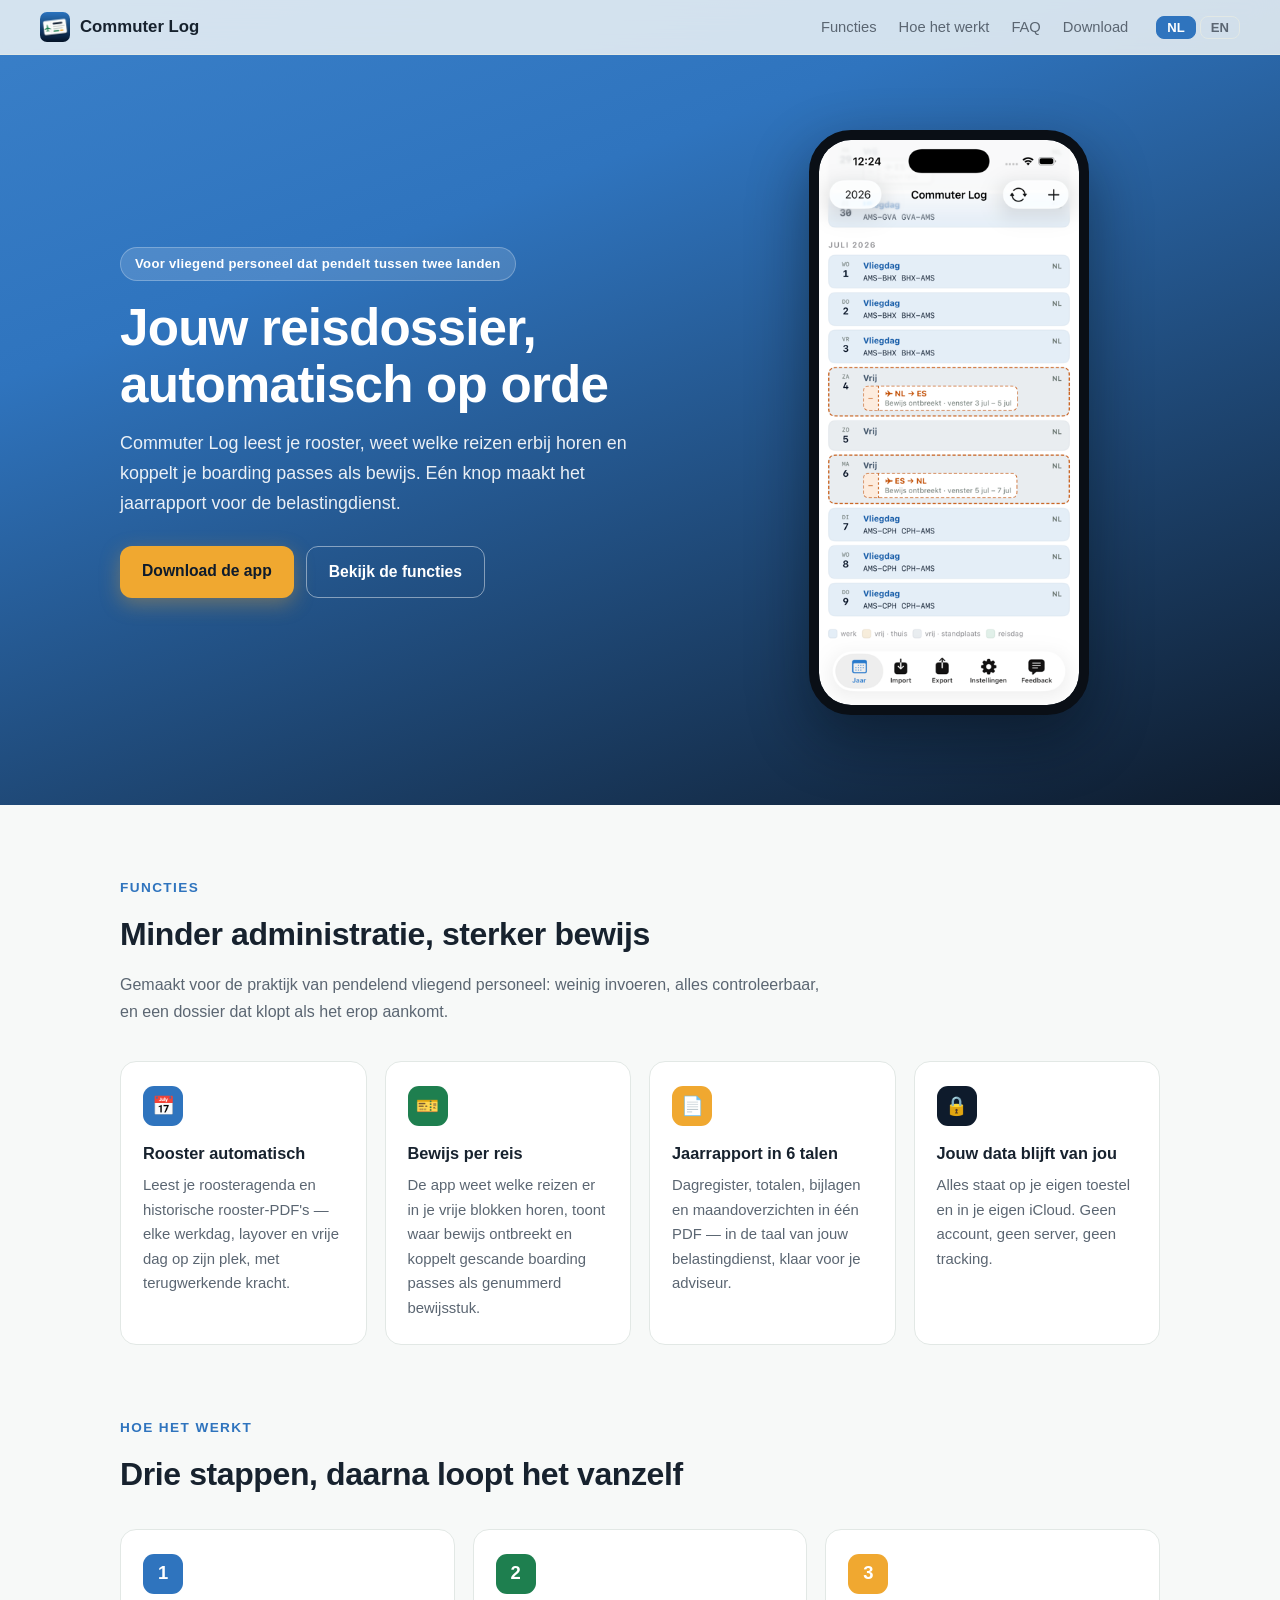
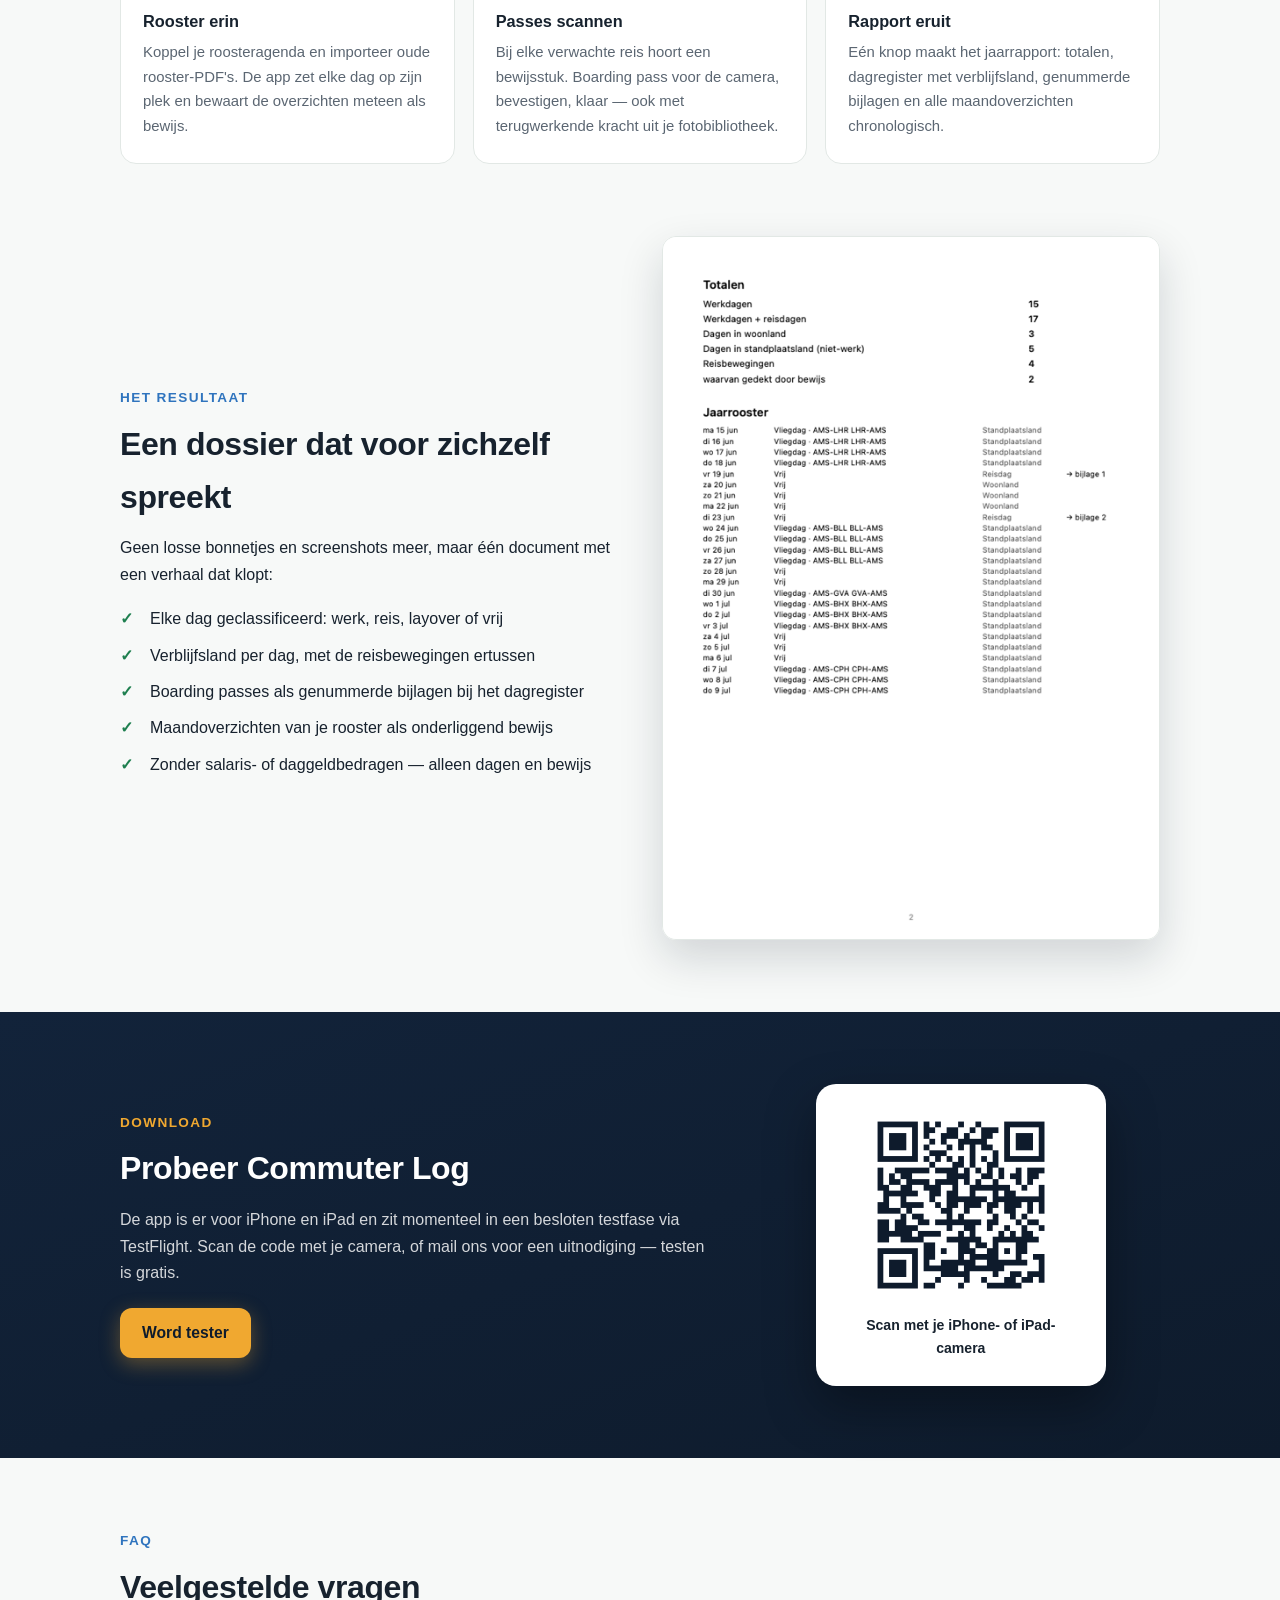
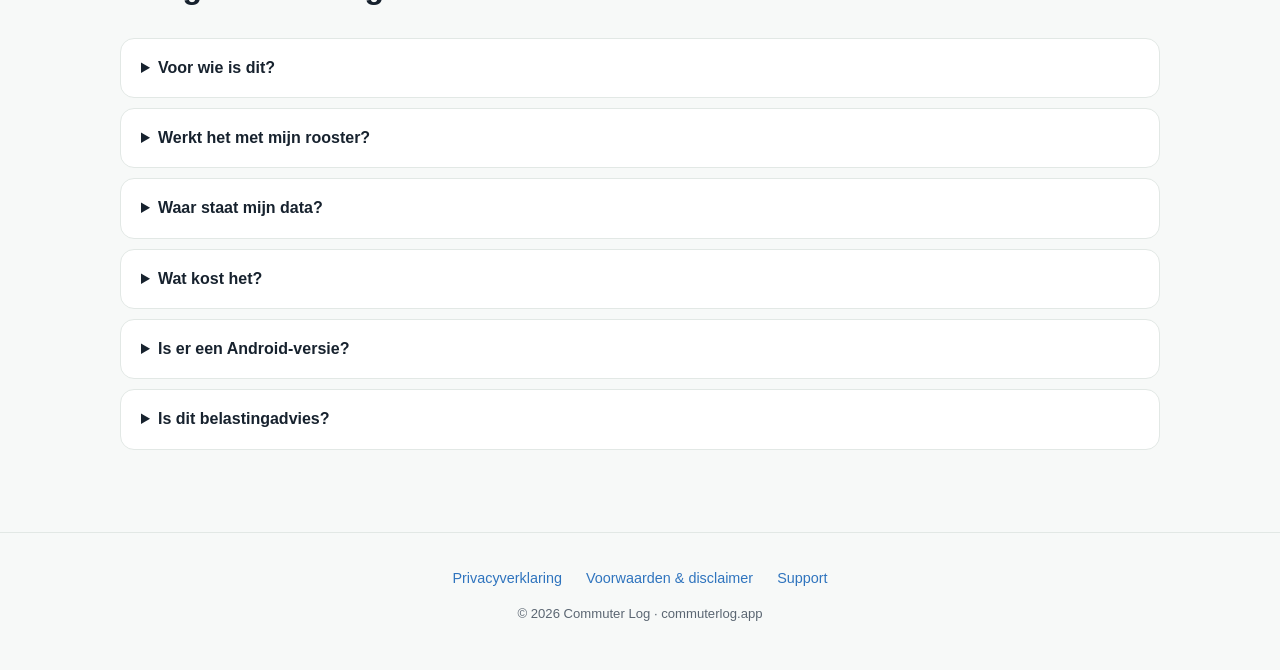
==== commit 9ecc913d: "Add files via upload" ====
--- a/index.html
+++ b/index.html
@@ -205,8 +205,8 @@
             </details>
             <details>
                 <summary><span data-lang="nl">Wat kost het?</span><span data-lang="en" hidden>What does it cost?</span></summary>
-                <p data-lang="nl">Tijdens de testfase is de app gratis via TestFlight. Over een eventueel prijsmodel daarna beslissen de testers mee.</p>
-                <p data-lang="en" hidden>During the test phase the app is free through TestFlight. Any future pricing will be decided together with the testers.</p>
+                <p data-lang="nl">Commuter Log is op dit moment gratis. In de toekomst komt er waarschijnlijk een kleine vergoeding — een fractie van wat één brief van je belastingadviseur kost.</p>
+                <p data-lang="en" hidden>Commuter Log is currently free. In the future a small fee is likely — a fraction of what a single letter from your tax adviser costs.</p>
             </details>
             <details>
                 <summary><span data-lang="nl">Is er een Android-versie?</span><span data-lang="en" hidden>Is there an Android version?</span></summary>
@@ -215,8 +215,8 @@
             </details>
             <details>
                 <summary><span data-lang="nl">Is dit belastingadvies?</span><span data-lang="en" hidden>Is this tax advice?</span></summary>
-                <p data-lang="nl">Nee. Commuter Log bouwt het dossier; wat je ermee claimt bespreek je met je belastingadviseur. Zie de <a href="voorwaarden.html">voorwaarden</a>.</p>
-                <p data-lang="en" hidden>No. Commuter Log builds the records; what you claim with them is between you and your tax adviser. See the <a href="voorwaarden.html">terms</a>.</p>
+                <p data-lang="nl">Nee — wél de slimste voorbereiding erop. Commuter Log houdt je administratie het hele jaar moeiteloos op orde, zodat de belastingdienst in één keer een compleet, onderbouwd totaaloverzicht krijgt. Dat scheelt achteraf een hoop vragen en correspondentie. Wat je uiteindelijk claimt, bespreek je met je belastingadviseur — zie ook de <a href="voorwaarden.html">voorwaarden</a>.</p>
+                <p data-lang="en" hidden>No — but it is the smartest way to prepare for it. Commuter Log keeps your admin effortlessly in order all year, so the tax authority receives one complete, well-founded overview. That saves a lot of questions and correspondence afterwards. What you ultimately claim is something to discuss with your tax adviser — see the <a href="voorwaarden.html">terms</a>.</p>
             </details>
         </div>
     </div>
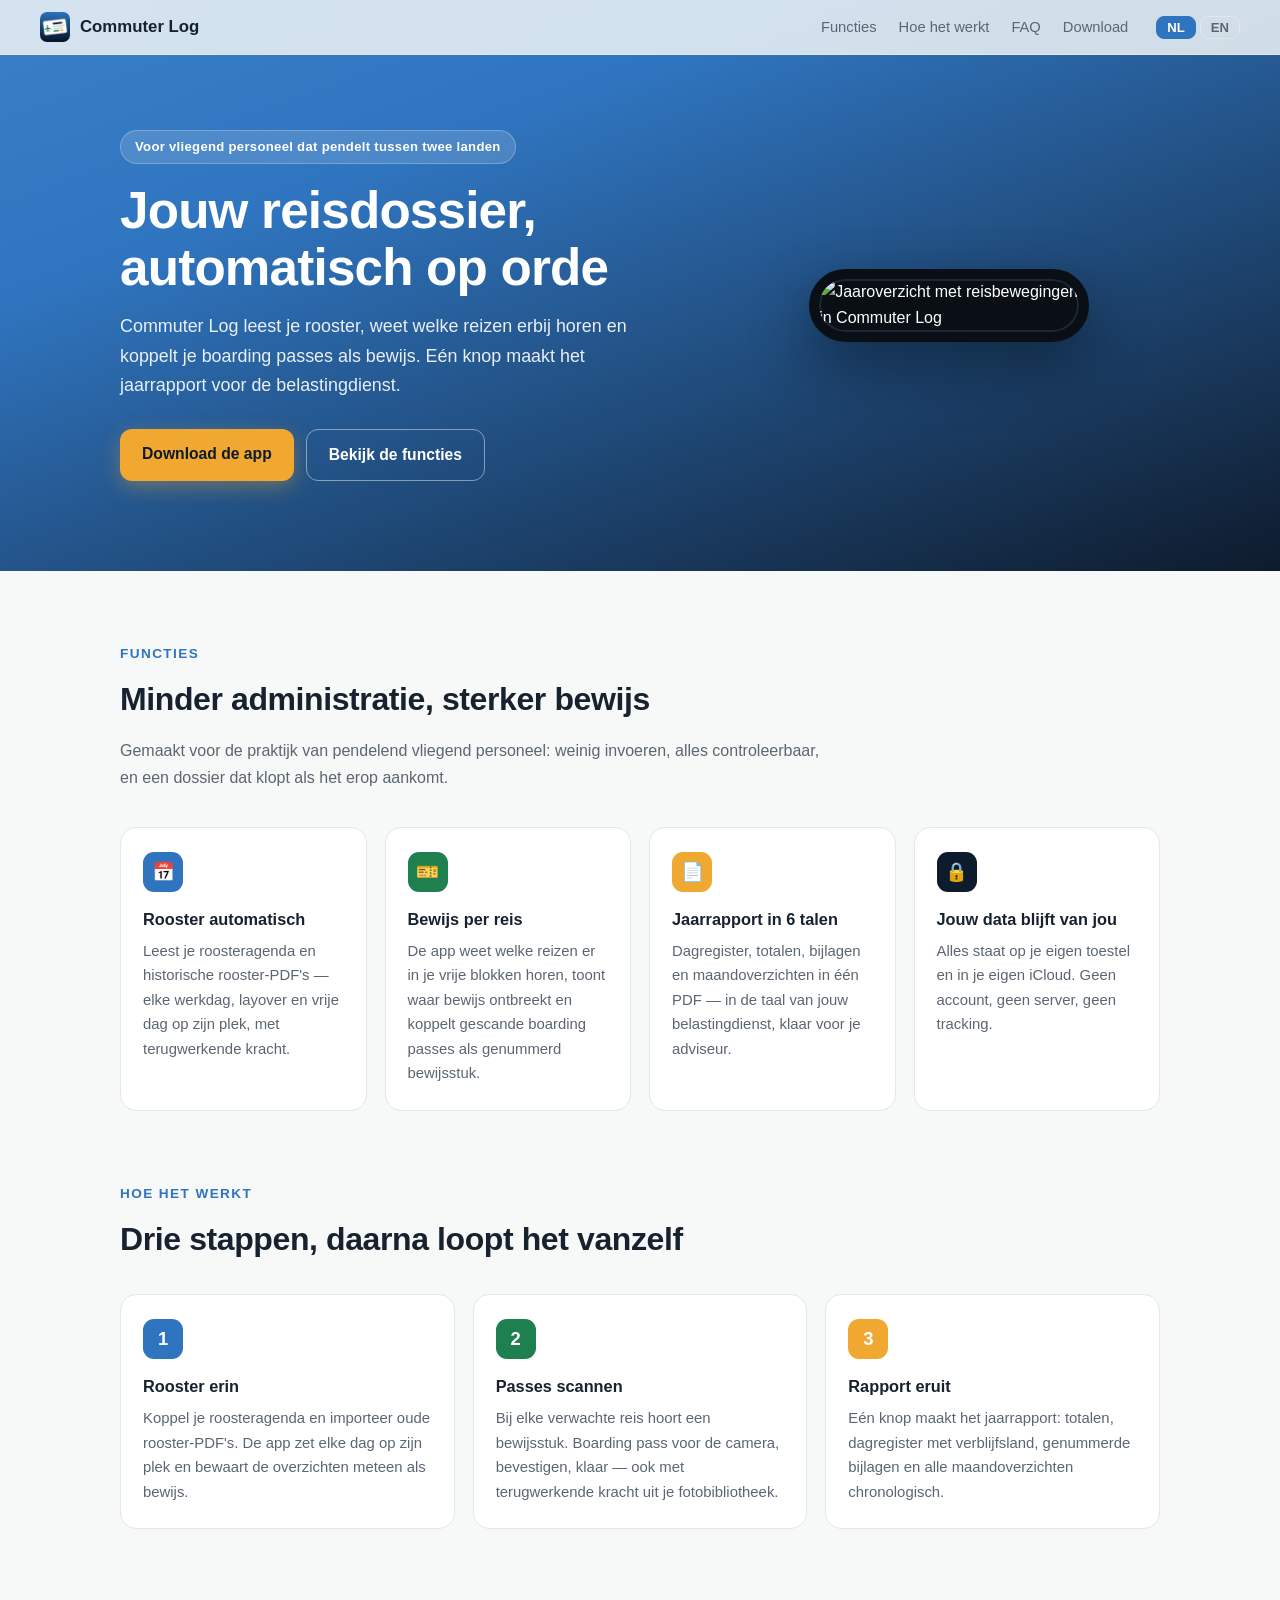
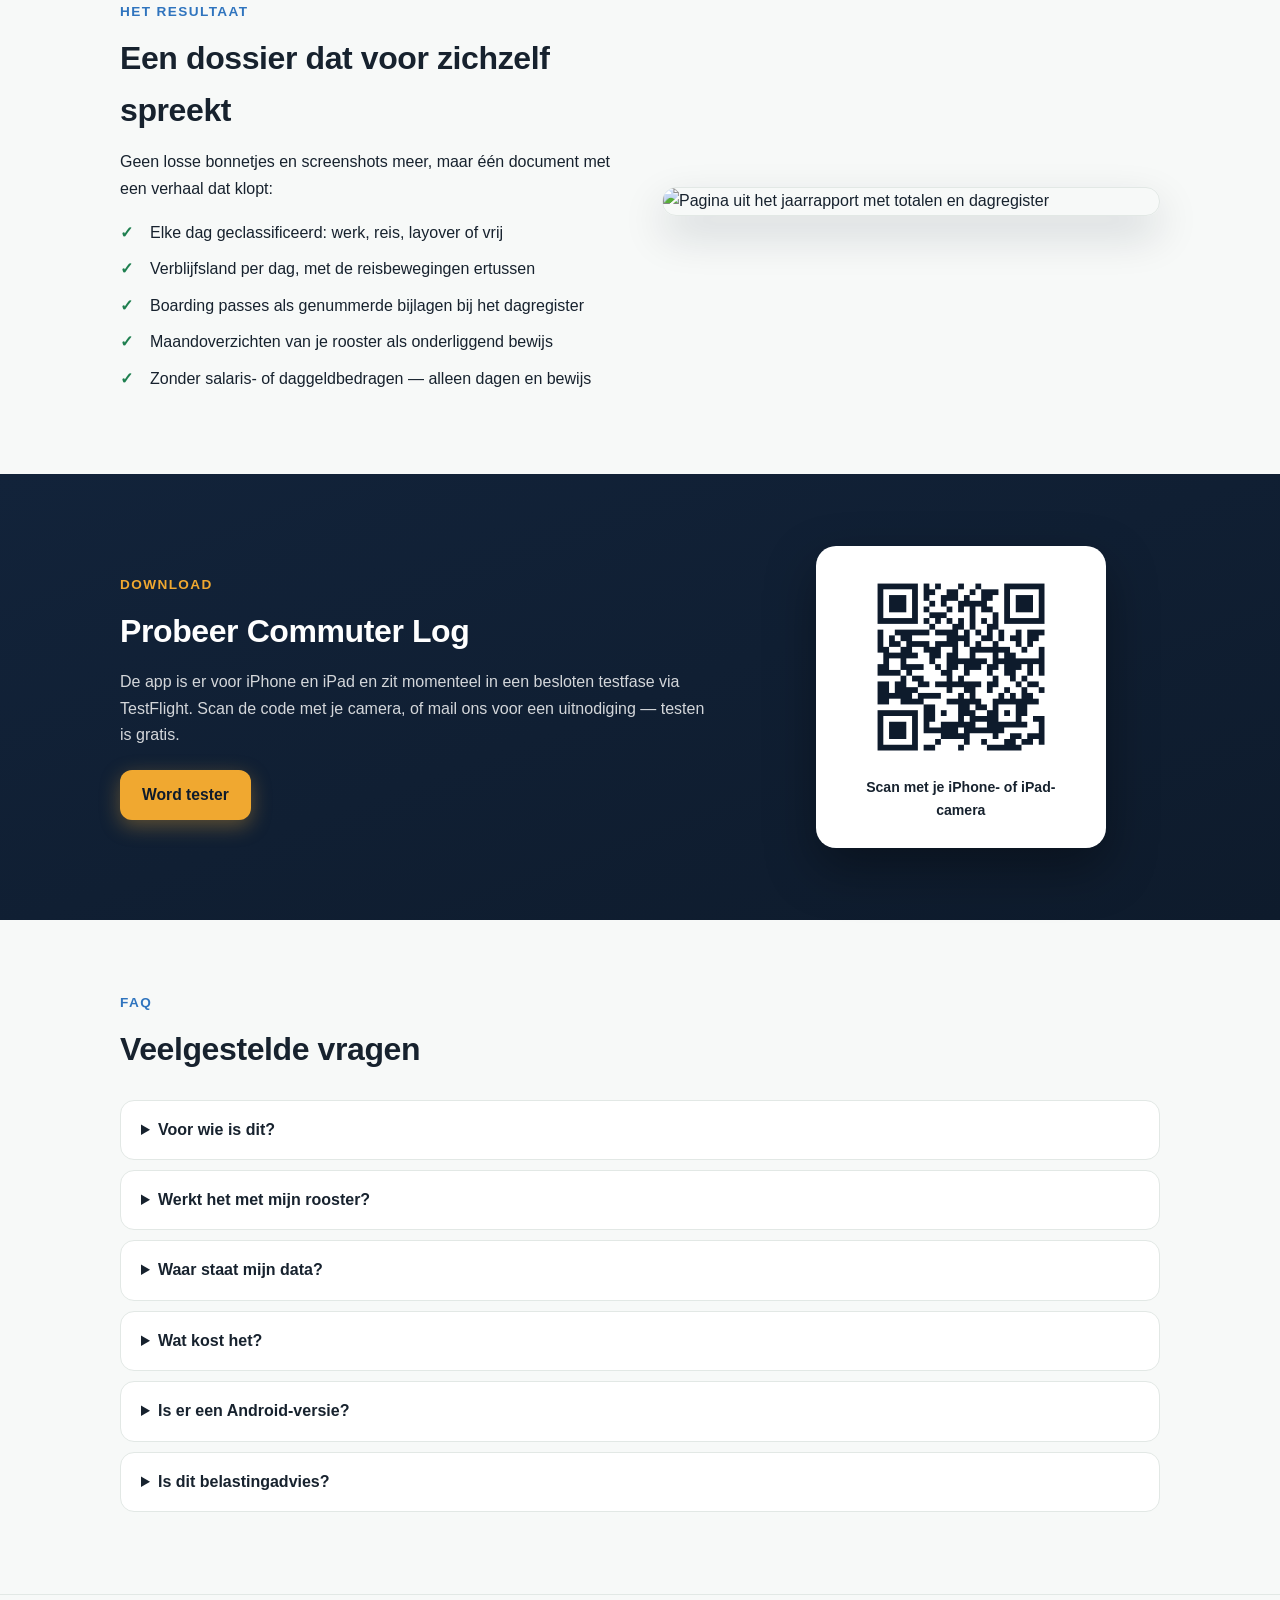
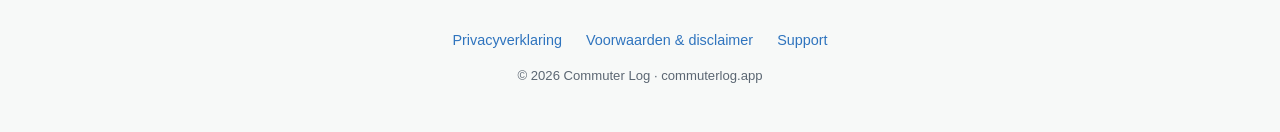
==== commit b4fe04fd: "Add files via upload" ====
--- a/index.html
+++ b/index.html
@@ -53,7 +53,7 @@
             </div>
         </div>
         <div class="phone">
-            <img src="img/pitch-jaar.png" alt="Jaaroverzicht met reisbewegingen in Commuter Log">
+            <img src="img/pitch-jaar-v2.png" alt="Jaaroverzicht met reisbewegingen in Commuter Log">
         </div>
     </div>
 </header>
@@ -154,7 +154,7 @@
             </ul>
         </div>
         <div>
-            <img class="report-shot" src="img/pitch-rapport.png" alt="Pagina uit het jaarrapport met totalen en dagregister">
+            <img class="report-shot" src="img/pitch-rapport-v2.png" alt="Pagina uit het jaarrapport met totalen en dagregister">
         </div>
     </div>
 </section>
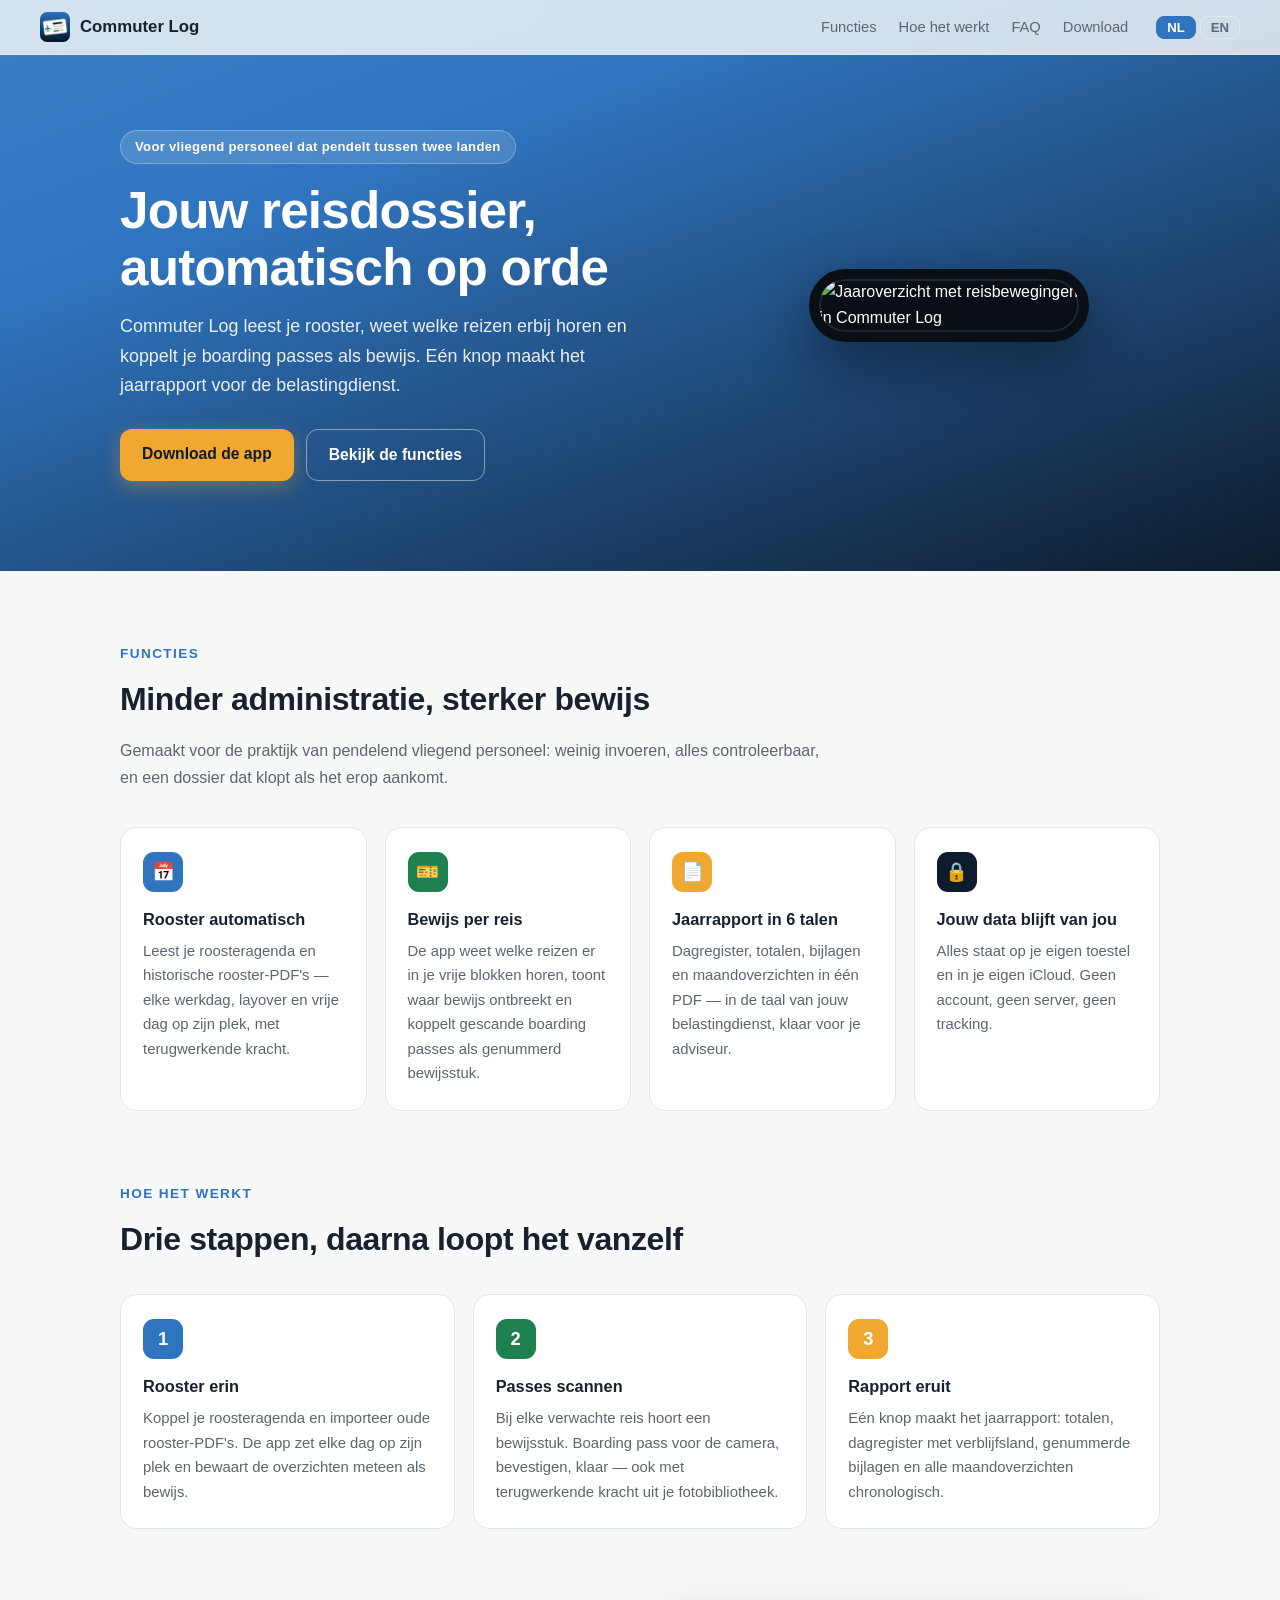
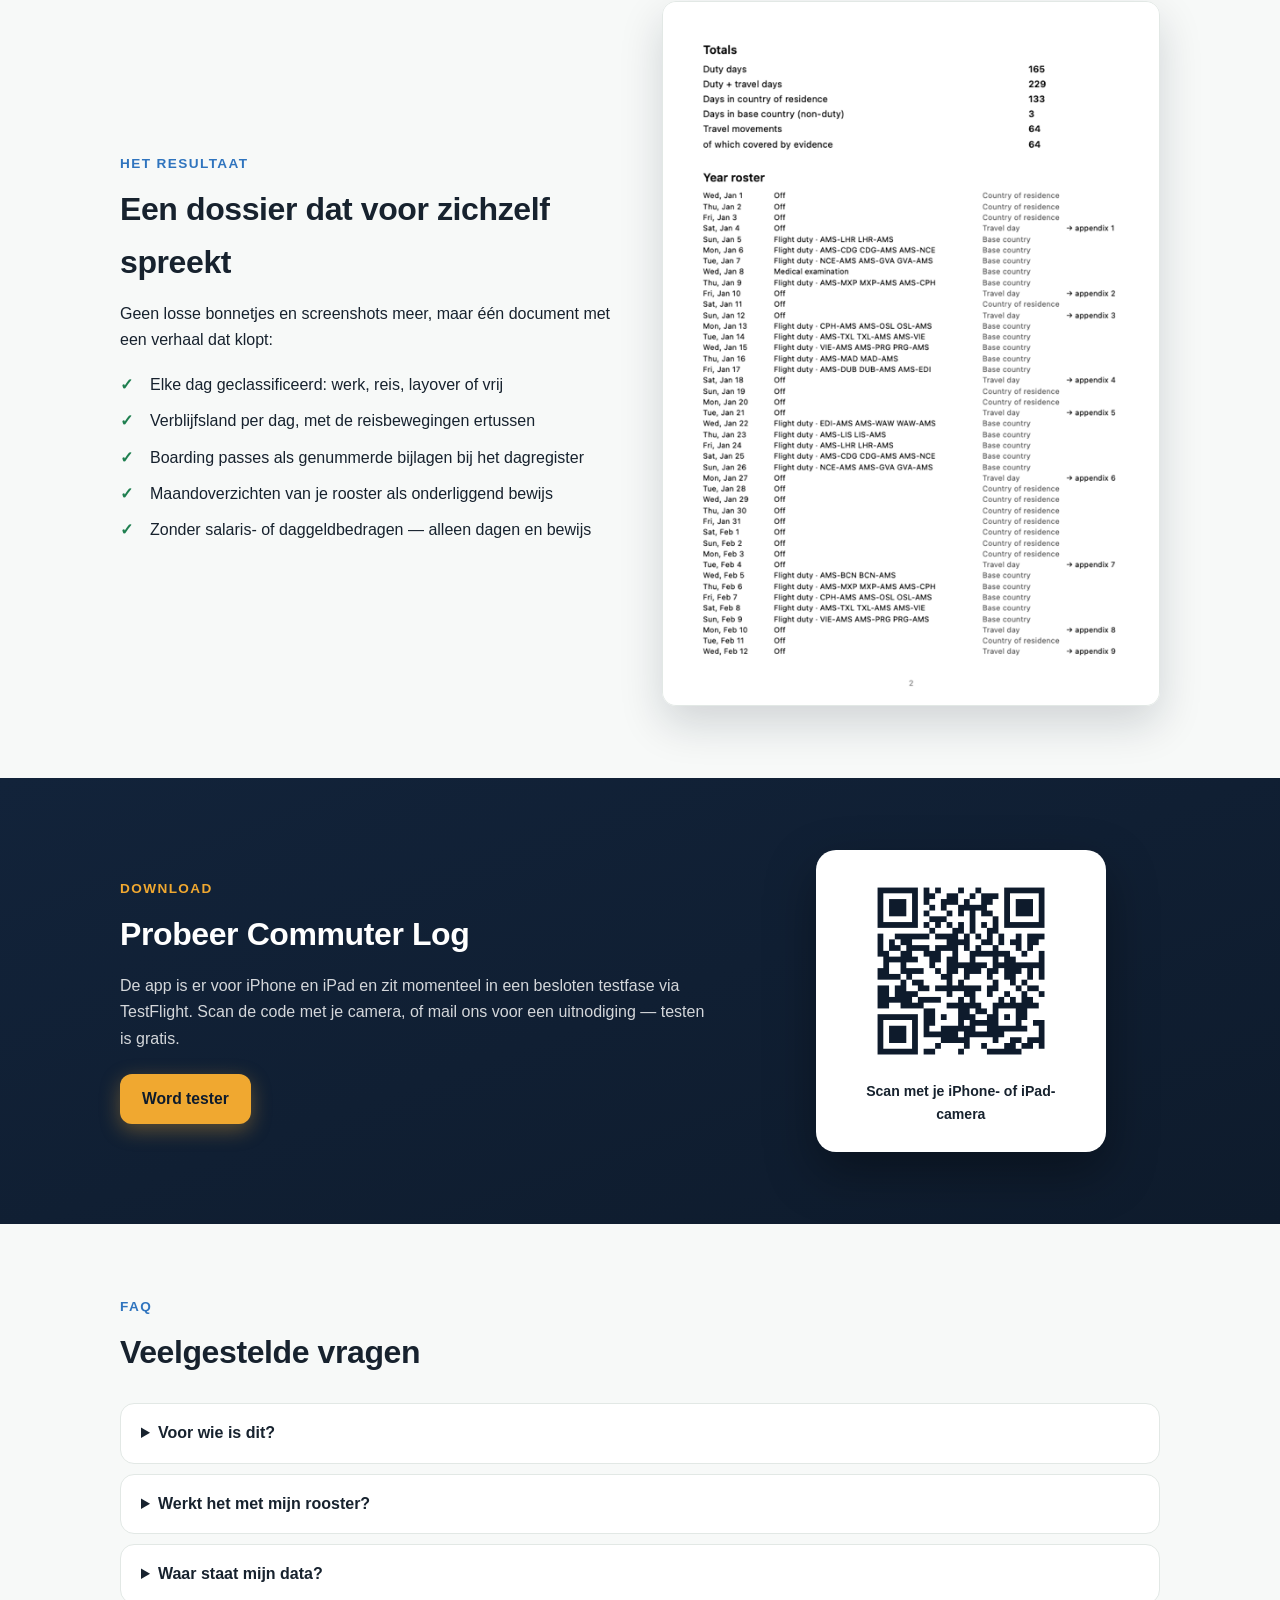
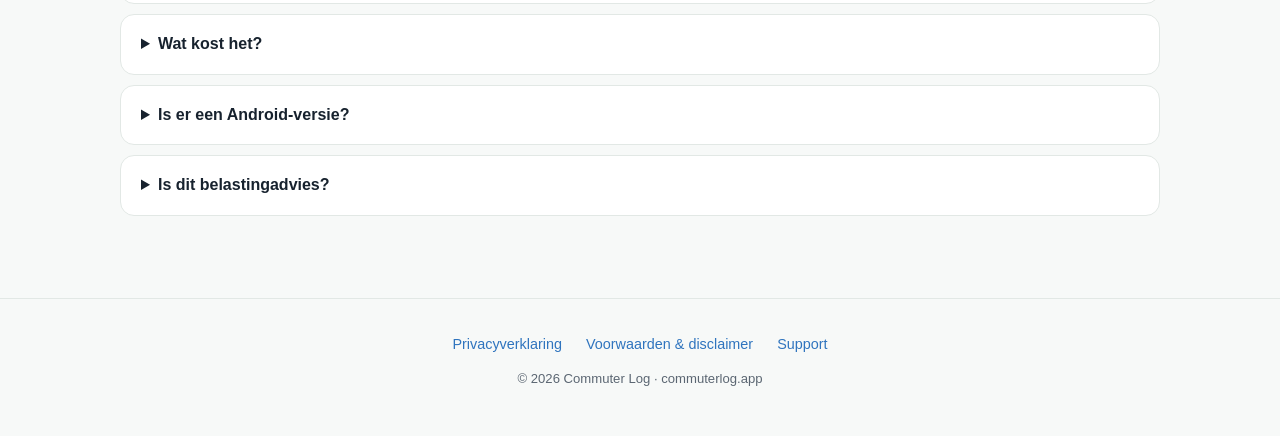
==== commit 11c055f6: "Add files via upload" ====
--- a/index.html
+++ b/index.html
@@ -53,7 +53,7 @@
             </div>
         </div>
         <div class="phone">
-            <img src="img/pitch-jaar-v2.png" alt="Jaaroverzicht met reisbewegingen in Commuter Log">
+            <img src="img/pitch-jaar-v3.png" alt="Jaaroverzicht met reisbewegingen in Commuter Log">
         </div>
     </div>
 </header>
